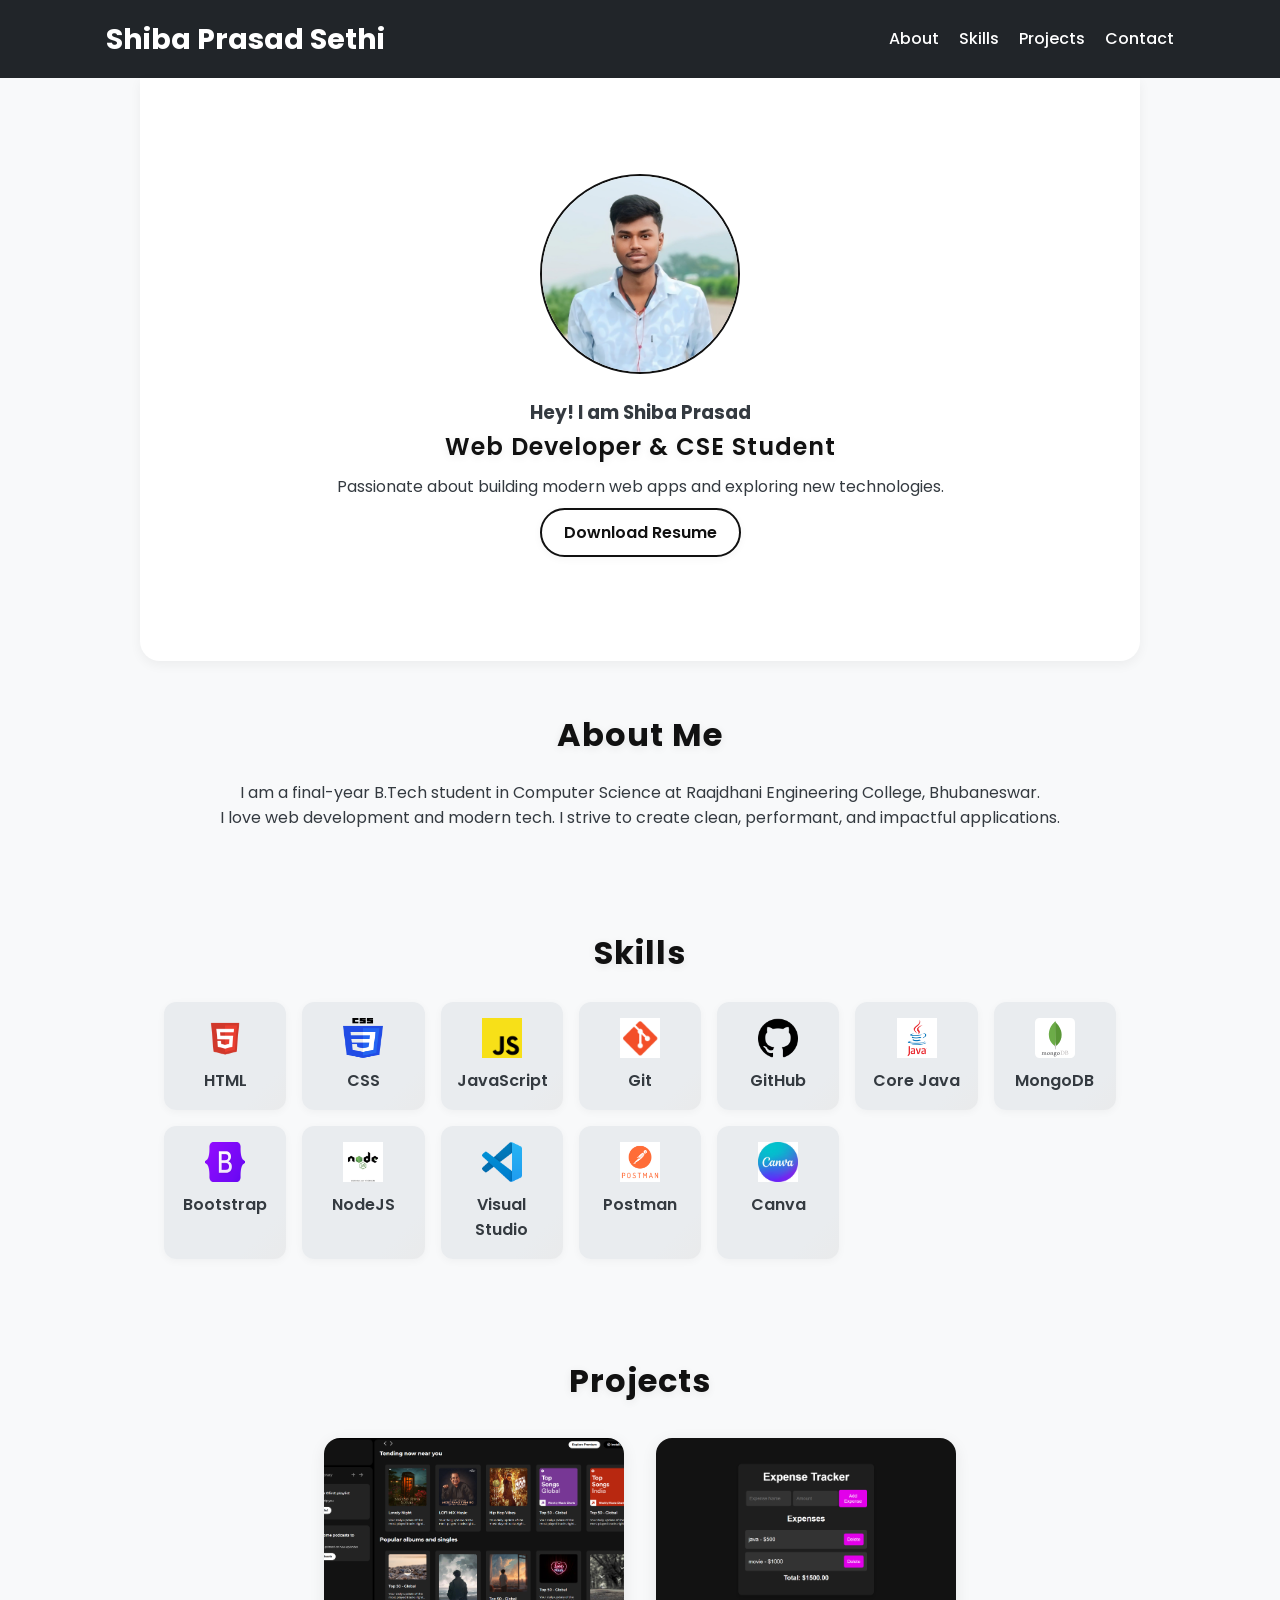
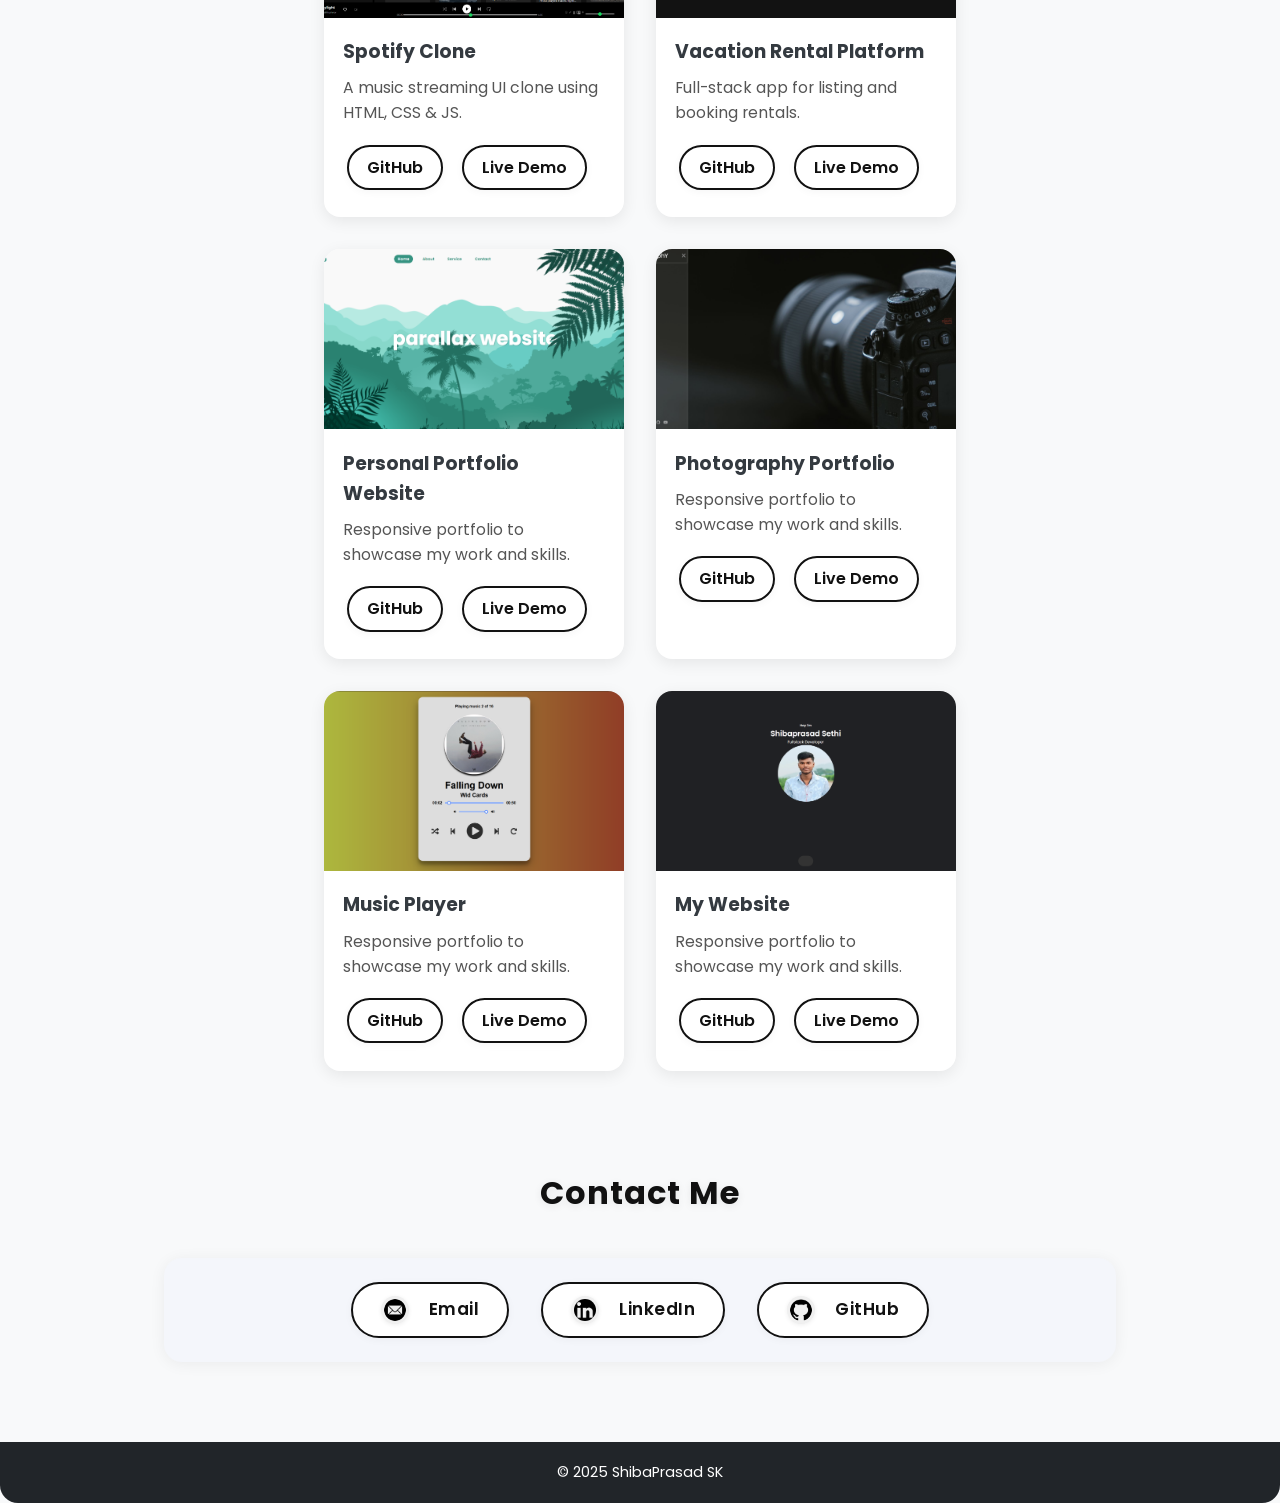
==== index.html @ 769ad51a "push this changes" ====
<!DOCTYPE html>
<html lang="en">
<head>
  <meta charset="UTF-8" />
  <meta name="viewport" content="width=device-width, initial-scale=1.0"/>
  <title>Shibaprasad's Portfolio</title>
  <link rel="stylesheet" href="style.css" />
  <link href="https://fonts.googleapis.com/css2?family=Poppins:wght@300;400;600&display=swap" rel="stylesheet">
</head>
<body>
  <header>
    <nav>
      <h1>Shiba Prasad Sethi</h1>
      <ul>
        <li><a href="#about">About</a></li>
        <li><a href="#skills">Skills</a></li>
        <li><a href="#projects">Projects</a></li>
        <li><a href="#contact">Contact</a></li>
      </ul>
    </nav>
  </header>

  <section id="hero">
    <img src="image 1.jpg" alt="Profile Picture" class="profile-pic" />
    <h3>Hey! I am Shiba Prasad</h3>
    <h2>Web Developer & CSE Student</h2>
    <p>Passionate about building modern web apps and exploring new technologies.</p>
    <a href="Shiba's Resume.pdf" download class="btn btn-resume">Download Resume</a>
  </section>

  <section id="about">
    <h2>About Me</h2>
    <p>
      I am a final-year B.Tech student in Computer Science at Raajdhani Engineering College, Bhubaneswar.<br>
      I love web development and modern tech. I strive to create clean, performant, and impactful applications.
    </p>
  </section>

  <section id="skills">
    <h2>Skills</h2>
    <div class="skill-grid">
      <div><img src="html.webp" alt="HTML"/>HTML</div>
      <div><img src="css.png" alt="CSS"/>CSS</div>
      <div><img src="js.png" alt="JavaScript"/>JavaScript</div>
      <div><img src="git.png" alt="Git"/>Git</div>
      <div><img src="github.png" alt="GitHub"/>GitHub</div>
      <div><img src="java.png" alt="Core Java"/>Core Java</div>
      <div><img src="mongo.svg" alt="MongoDB"/>MongoDB</div>
      <div><img src="boot.png" alt="Bootstrap"/>Bootstrap</div>
      <div><img src="node.webp" alt="NodeJS"/>NodeJS</div>
      <div><img src="vs.webp" alt="Visual Studio"/>Visual Studio</div>
      <div><img src="postman.png" alt="Postman"/>Postman</div>
      <div><img src="canva.jpg" alt="Canva"/>Canva</div>
    </div>
  </section>

  <section id="projects">
    <h2>Projects</h2>
    <div class="projects">
      <div class="project-card">
        <img src="spotify.png" alt="Spotify Clone" />
        <div class="project-info">
          <h3>Spotify Clone</h3>
          <p>A music streaming UI clone using HTML, CSS & JS.</p>
          <div class="links">
            <a href="https://github.com/Shibaprasad-07/Spotify-clone-mini-proj" target="_blank" class="btn">GitHub</a>
            <a href="https://wondrous-douhua-d99edf.netlify.app/" target="_blank" class="btn">Live Demo</a>
          </div>
        </div>
      </div>
      <div class="project-card">
        <img src="expense.png" alt="Vacation Rental" />
        <div class="project-info">
          <h3>Vacation Rental Platform</h3>
          <p>Full-stack app for listing and booking rentals.</p>
          <div class="links">
            <a href="https://github.com/Shibaprasad-07/Expence-Tracker" target="_blank" class="btn">GitHub</a>
            <a href="https://euphonious-tapioca-c71609.netlify.app/" target="_blank" class="btn">Live Demo</a>
          </div>
        </div>
      </div>
      <div class="project-card">
        <img src="parralax.png" alt="Portfolio" />
        <div class="project-info">
          <h3>Personal Portfolio Website</h3>
          <p>Responsive portfolio to showcase my work and skills.</p>
          <div class="links">
            <a href="https://github.com/Shibaprasad-07/Parallax-Scrolling" target="_blank" class="btn">GitHub</a>
            <a href="https://venerable-cendol-bd6062.netlify.app/#" target="_blank" class="btn">Live Demo</a>
          </div>
        </div>
      </div>
      <div class="project-card">
        <img src="photography.png" alt="Photography Portfolio" />
        <div class="project-info">
          <h3>Photography Portfolio</h3>
          <p>Responsive portfolio to showcase my work and skills.</p>
          <div class="links">
            <a href="https://github.com/Shibaprasad-07/Photography-mini-proj" target="_blank" class="btn">GitHub</a>
            <a href="https://silver-kitten-b9e3ad.netlify.app/" target="_blank" class="btn">Live Demo</a>
          </div>
        </div>
      </div>
      <div class="project-card">
        <img src="musicplayer.png" alt="Photography Portfolio" />
        <div class="project-info">
          <h3>Music Player</h3>
          <p>Responsive portfolio to showcase my work and skills.</p>
          <div class="links">
            <a href="https://github.com/Shibaprasad-07/MUSIC-PLAYER" target="_blank" class="btn">GitHub</a>
            <a href="https://benevolent-medovik-2333ea.netlify.app/" target="_blank" class="btn">Live Demo</a>
          </div>
        </div>
      </div>
      <div class="project-card">
        <img src="efolio.png" alt="Demo Website" />
        <div class="project-info">
          <h3>My Website</h3>
          <p>Responsive portfolio to showcase my work and skills.</p>
          <div class="links">
            <a href="https://github.com/Shibaprasad-07/Demo-Portfolio" target="_blank" class="btn">GitHub</a>
            <a href="https://benevolent-medovik-2333ea.netlify.app/" target="_blank" class="btn">Live Demo</a>
          </div>
        </div>
      </div>
    </div>
  </section>

  <section id="contact">
    <h2>Contact Me</h2>
    <div class="contact-icons">
      <a class="contact-btn" href="mailto:your@email.com">
        <img src="email.png" alt="Email" />
        <span>Email</span>
      </a>
      <a class="contact-btn" href="https://www.linkedin.com/in/shibaprasad-sethi-63498b31a/" target="_blank">
        <img src="linkedin.png" alt="LinkedIn" />
        <span>LinkedIn</span>
      </a>
      <a class="contact-btn" href="https://github.com/Shibaprasad-07" target="_blank">
        <img src="github.png" alt="GitHub" />
        <span>GitHub</span>
      </a>
    </div>
  </section>

  <footer>
    <p>© 2025 ShibaPrasad SK</p>
  </footer>

  <script src="script.js"></script>
</body>
</html>
---- style.css ----
/* style.css */
* {
  margin: 0;
  padding: 0;
  box-sizing: border-box;
}

body {
  font-family: 'Poppins', sans-serif;
  line-height: 1.6;
  background-color: #f8f9fa;
  color: #343a40;
  transition: background 0.5s, color 0.5s;
}

header {
  background: #212529;
  color: #fff;
  padding: 1rem 0;
}

nav {
  display: flex;
  justify-content: space-between;
  align-items: center;
  flex-wrap: wrap;
  max-width: 1100px;
  margin: auto;
  padding: 0 1rem;
}

nav h1 {
  font-size: 1.8rem;
}

nav ul {
  list-style: none;
  display: flex;
}

nav ul li {
  margin-left: 20px;
}

nav ul li a {
  color: #fff;
  text-decoration: none;
  font-weight: 500;
  transition: color 0.3s;
}

nav ul li a:hover {
  color: #111;
}

section {
  padding: 3rem 1.5rem;
  max-width: 1000px;
  margin: auto;
  text-align: center;
  opacity: 1;
  transform: translateY(0);
  transition: all 0.6s ease-out;
}

/* Section Headings */
section h2 {
  font-size: 2rem;
  font-weight: 700;
  margin-bottom: 1.2rem;
  color: #111;
  letter-spacing: 1px;
  text-shadow: 0 2px 8px rgba(0,0,0,0.08);
}

#hero {
  background: #ffffff;
  color: #343a40;
  padding: 6rem 1rem;
  text-align: center;
  border-radius: 0 0 20px 20px;
  box-shadow: 0 4px 12px rgba(0, 0, 0, 0.05);
}

#hero img {
  width: 200px;
  height: 200px;
  border-radius: 50%;
  object-fit: cover;
  border: 2px solid #111;
  margin-bottom: 1rem;
}

#hero h2 {
  font-size: 1.5rem;
  font-weight: 600;
  margin-bottom: 0.5rem;
}

/* Buttons */
.btn, .btn-resume {
  display: inline-block;
  background: #fff;
  color: #111;
  border: 2px solid #111;
  padding: 10px 22px;
  margin: 8px 4px;
  border-radius: 30px;
  font-weight: 600;
  text-decoration: none;
  font-size: 1rem;
  transition: background 0.3s, color 0.3s, border-color 0.3s, box-shadow 0.3s;
  box-shadow: 0 2px 8px rgba(0,0,0,0.04);
}
.btn:hover, .btn-resume:hover {
  background: #111;
  color: #fff;
  border-color: #111;
  box-shadow: 0 4px 16px rgba(0,0,0,0.12);
}

/* Skills */
.skill-grid {
  display: grid;
  grid-template-columns: repeat(auto-fit, minmax(120px, 1fr));
  gap: 1rem;
  margin-top: 1.5rem;
  text-align: center;
}
.skill-grid div {
  background: linear-gradient(135deg, #e9ecef 80%, #11111110 100%);
  padding: 1rem;
  border-radius: 12px;
  font-weight: 600;
  transition: transform 0.3s, box-shadow 0.3s;
  box-shadow: 0 2px 8px rgba(0,0,0,0.04);
}
.skill-grid div:hover {
  transform: scale(1.07);
  box-shadow: 0 4px 16px rgba(0,0,0,0.12);
}
.skill-grid img {
  width: 40px;
  height: 40px;
  display: block;
  margin: 0 auto 10px;
}

/* Projects */
.projects {
  display: flex;
  flex-wrap: wrap;
  justify-content: center;
  gap: 2rem;
  margin-top: 2rem;
}
.project-card {
  width: 300px;
  background: #fff;
  border-radius: 16px;
  overflow: hidden;
  box-shadow: 0 4px 16px rgba(0,0,0,0.08);
  transition: transform 0.3s, box-shadow 0.3s;
  display: flex;
  flex-direction: column;
}
.project-card img {
  width: 100%;
  height: 180px;
  object-fit: cover;
}
.project-card .info,
.project-info {
  padding: 1.2rem;
  text-align: left;
  flex: 1;
}
.project-card .info h3,
.project-info h3 {
  font-size: 1.18rem;
  margin-bottom: 0.5rem;
}
.project-card .info p,
.project-info p {
  font-size: 0.98rem;
  margin-bottom: 0.7rem;
  color: #555;
}
.project-card .links,
.links {
  display: flex;
  gap: 0.7rem;
  margin-top: 0.5rem;
  justify-content: flex-start;
}
.project-card .links a,
.links a {
  text-decoration: none;
  background: #fff;
  color: #111;
  border: 2px solid #111;
  padding: 8px 18px;
  border-radius: 30px;
  font-weight: 600;
  transition: background 0.3s, color 0.3s, border-color 0.3s, box-shadow 0.3s;
  box-shadow: 0 2px 8px rgba(0,0,0,0.04);
}
.project-card .links a:hover,
.links a:hover {
  background: #111;
  color: #fff;
  border-color: #111;
  box-shadow: 0 4px 16px rgba(0,0,0,0.12);
}
.project-card:hover {
  transform: translateY(-8px) scale(1.03);
  box-shadow: 0 8px 32px rgba(0,0,0,0.12);
}

/* Contact Section */
.contact-icons {
  display: flex;
  justify-content: center;
  flex-wrap: wrap;
  gap: 2rem;
  margin-top: 2.5rem;
  padding: 1.5rem 0;
  background: #f4f6fb;
  border-radius: 18px;
  box-shadow: 0 2px 16px rgba(0,0,0,0.06);
}
.contact-btn,
.contact-icons a {
  display: flex;
  align-items: center;
  gap: 12px;
  text-decoration: none;
  color: #111;
  background: #fff;
  border: 2px solid #111;
  padding: 12px 28px;
  border-radius: 40px;
  font-weight: 600;
  font-size: 1.08rem;
  box-shadow: 0 2px 8px rgba(0,0,0,0.04);
  transition: background 0.3s, color 0.3s, border-color 0.3s, box-shadow 0.3s, transform 0.2s;
}
.contact-btn img,
.contact-icons a img {
  width: 28px;
  height: 28px;
  border-radius: 50%;
  background: #f0f0f0;
  padding: 3px;
  box-shadow: 0 1px 4px rgba(0,0,0,0.07);
  transition: background 0.3s;
  margin-right: 8px;
  vertical-align: middle;
}
.contact-btn span,
.contact-icons a p {
  font-size: 1.08rem;
  font-weight: 600;
  color: inherit;
  letter-spacing: 0.5px;
  margin: 0;
  vertical-align: middle;
}
.contact-btn:hover,
.contact-btn:focus,
.contact-icons a:hover,
.contact-icons a:focus {
  background: #111;
  color: #fff;
  border-color: #111;
  box-shadow: 0 4px 16px rgba(0,0,0,0.12);
  transform: translateY(-2px) scale(1.04);
}
.contact-btn:hover img,
.contact-btn:focus img,
.contact-icons a:hover img,
.contact-icons a:focus img {
  background: #fff;
}

/* Responsive tweaks */
@media (max-width: 900px) {
  .projects {
    gap: 1.2rem;
  }
  .project-card {
    width: 90vw;
    max-width: 400px;
  }
  section {
    padding: 2rem 0.5rem;
  }
}
@media (max-width: 600px) {
  nav ul {
    flex-direction: column;
    gap: 10px;
  }
  .skill-grid {
    grid-template-columns: repeat(auto-fit, minmax(100px, 1fr));
    gap: 0.7rem;
  }
  .contact-icons {
    gap: 1rem;
    padding: 1rem 0.2rem;
  }
}

/* Footer */
footer {
  background: #212529;
  color: #fff;
  text-align: center;
  padding: 1.2rem 0;
  margin-top: 2rem;
  border-radius: 0 0 18px 18px;
  font-size: 1rem;
}
footer p {
  margin: 0;
  font-size: 0.9rem;
}
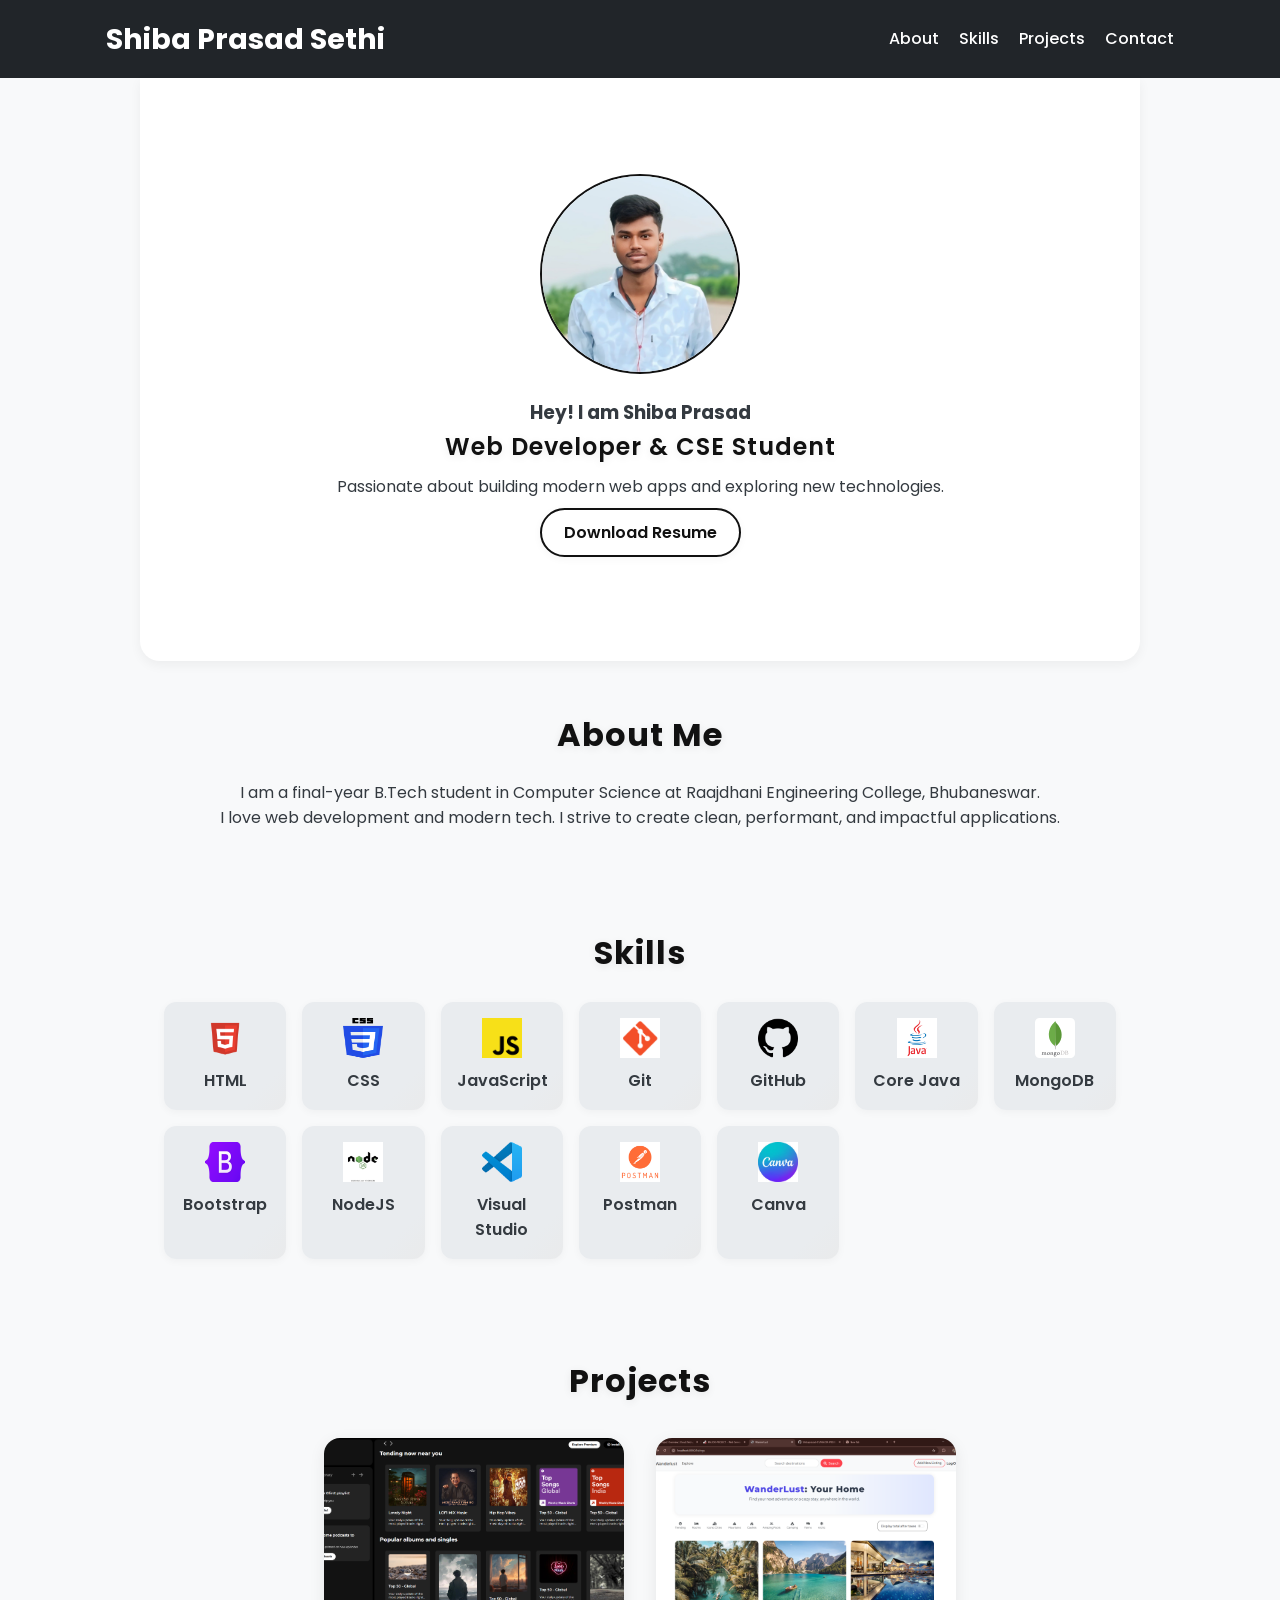
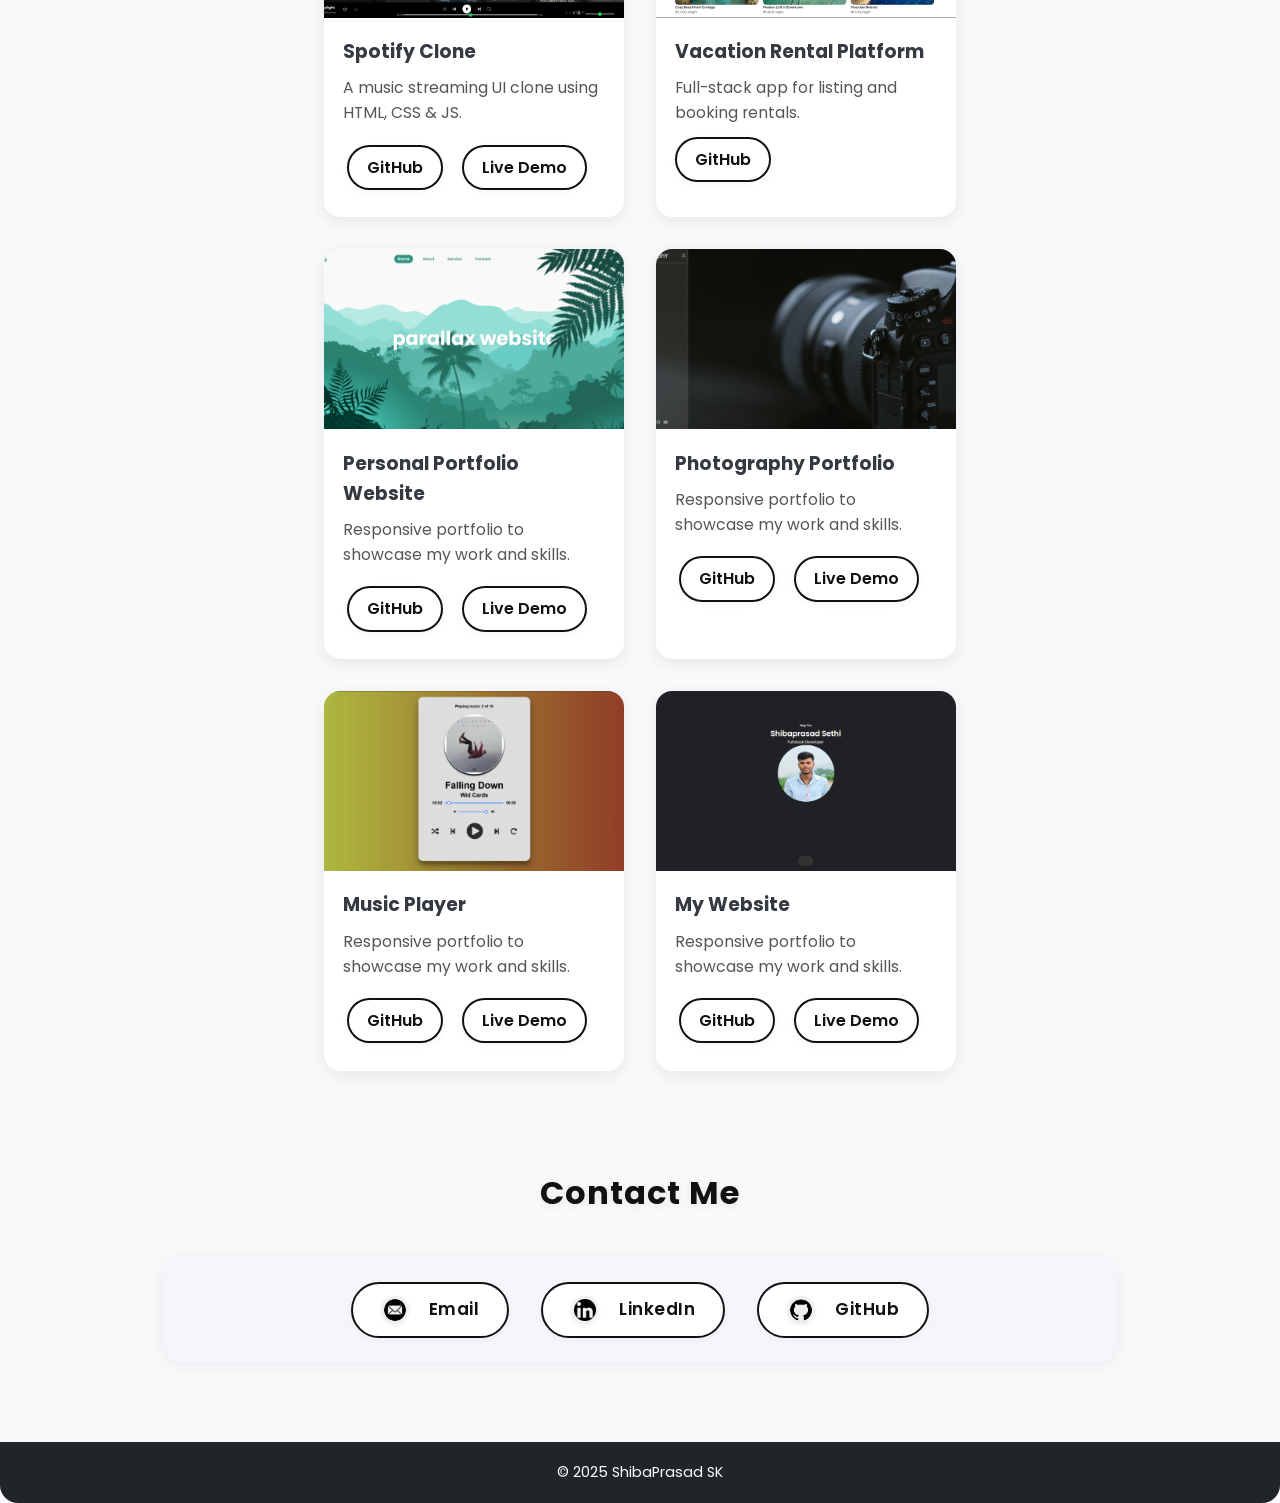
==== commit cde98a3b: "commit" ====
--- a/index.html
+++ b/index.html
@@ -6,6 +6,9 @@
   <title>Shibaprasad's Portfolio</title>
   <link rel="stylesheet" href="style.css" />
   <link href="https://fonts.googleapis.com/css2?family=Poppins:wght@300;400;600&display=swap" rel="stylesheet">
+  <style>
+
+  </style>
 </head>
 <body>
   <header>
@@ -69,13 +72,13 @@
         </div>
       </div>
       <div class="project-card">
-        <img src="expense.png" alt="Vacation Rental" />
+        <img src="wanderlust.png" alt="Vacation Rental" />
         <div class="project-info">
           <h3>Vacation Rental Platform</h3>
           <p>Full-stack app for listing and booking rentals.</p>
           <div class="links">
-            <a href="https://github.com/Shibaprasad-07/Expence-Tracker" target="_blank" class="btn">GitHub</a>
-            <a href="https://euphonious-tapioca-c71609.netlify.app/" target="_blank" class="btn">Live Demo</a>
+            <a href="https://github.com/Shibaprasad-07/MAJOR-PROJECT" target="_blank" class="github">GitHub</a>
+          
           </div>
         </div>
       </div>
--- a/style.css
+++ b/style.css
@@ -12,7 +12,6 @@
   color: #343a40;
   transition: background 0.5s, color 0.5s;
 }
-
 header {
   background: #212529;
   color: #fff;
@@ -324,4 +323,15 @@
 footer p {
   margin: 0;
   font-size: 0.9rem;
+}
+.section-content {
+    transition: max-height 0.4s ease, opacity 0.4s ease;
+    overflow: hidden;
+}
+
+.section-content.hidden {
+    max-height: 0;
+    opacity: 0;
+    padding-top: 0;
+    padding-bottom: 0;
 }
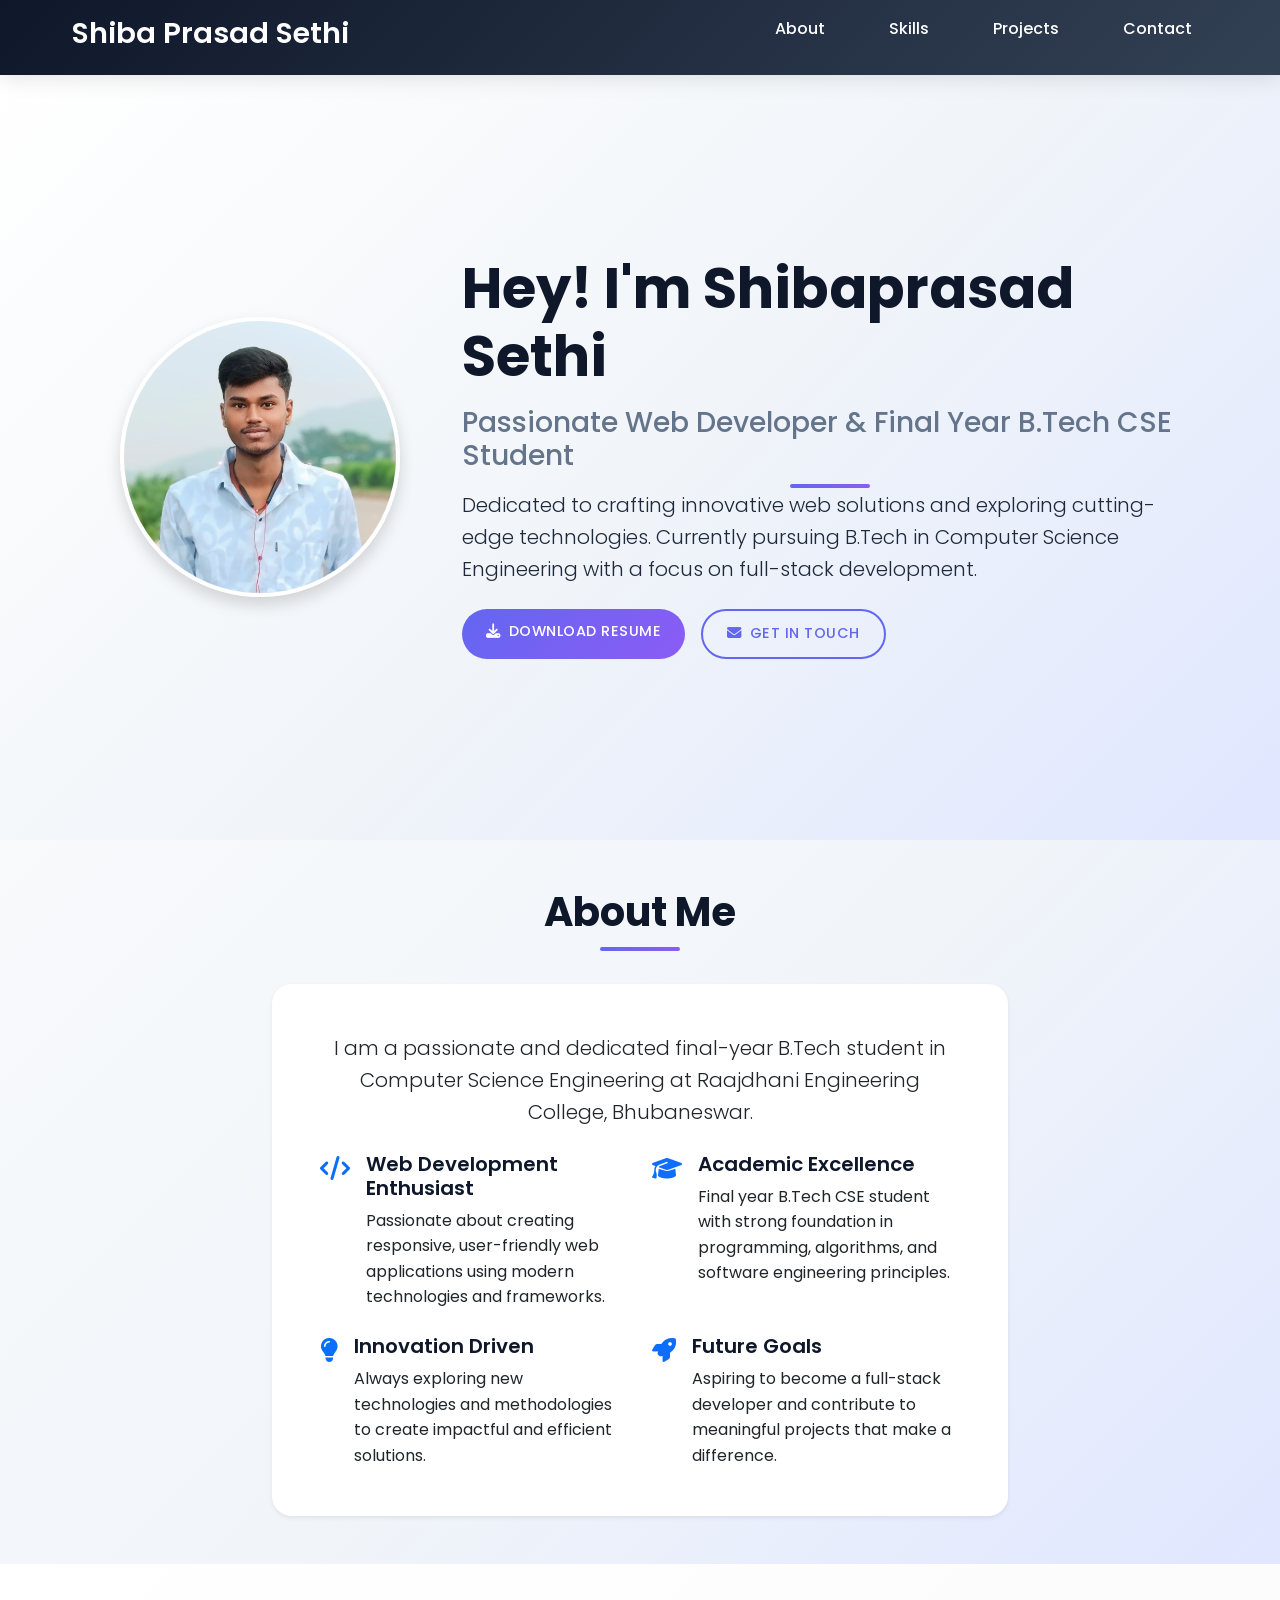
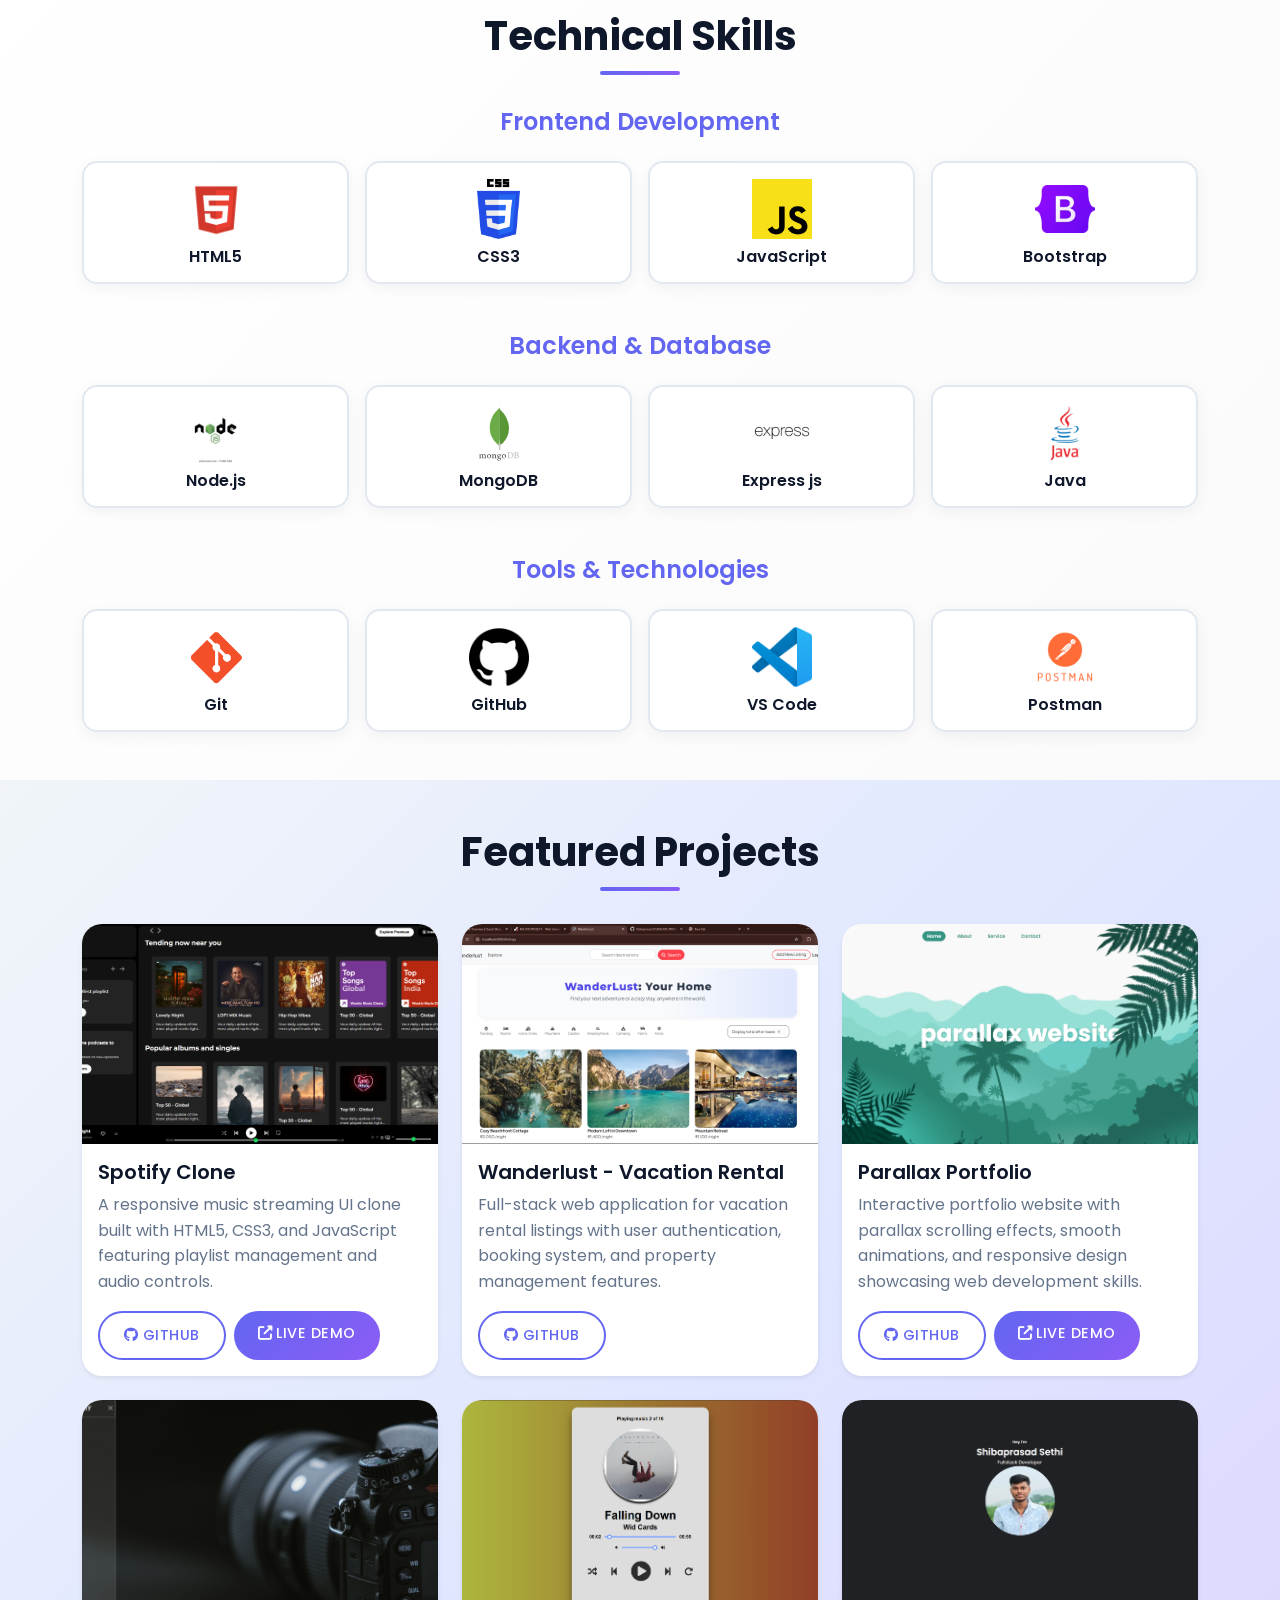
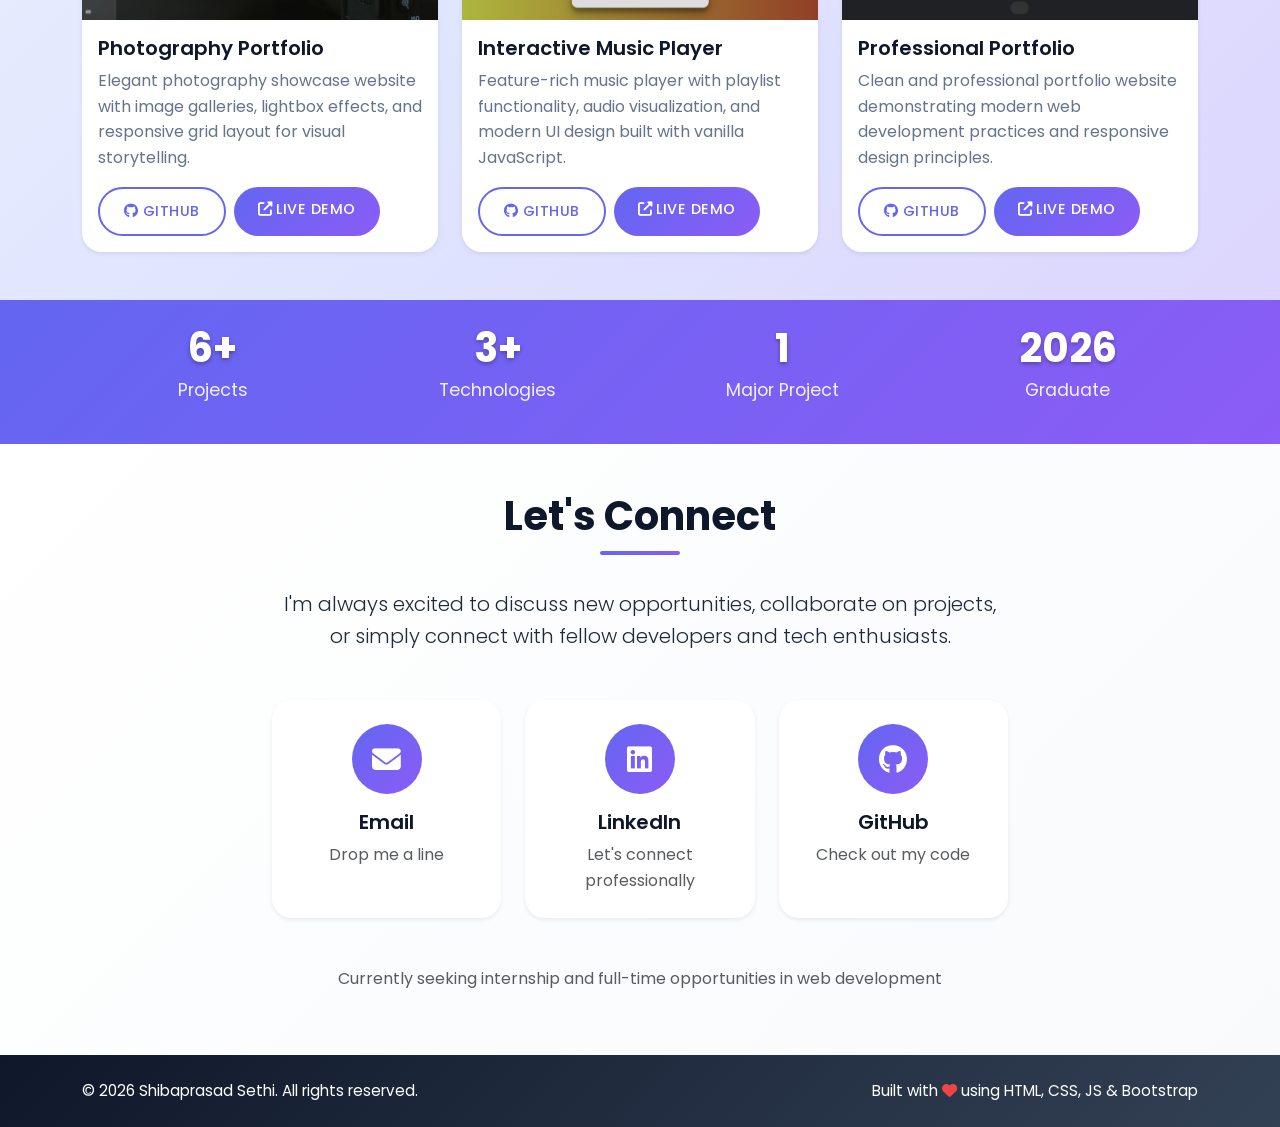
==== commit 37c98f9c: "Refactor portfolio styles and scripts for improved performance and aesthetics - Enhanced JavaScript " ====
--- a/index.html
+++ b/index.html
@@ -3,154 +3,424 @@
 <head>
   <meta charset="UTF-8" />
   <meta name="viewport" content="width=device-width, initial-scale=1.0"/>
-  <title>Shibaprasad's Portfolio</title>
+  <title>Shibaprasad Sethi - Web Developer Portfolio</title>
+  <link href="https://cdn.jsdelivr.net/npm/bootstrap@5.3.0/dist/css/bootstrap.min.css" rel="stylesheet">
+  <link rel="stylesheet" href="https://cdnjs.cloudflare.com/ajax/libs/font-awesome/6.4.0/css/all.min.css">
+  <link href="https://fonts.googleapis.com/css2?family=Poppins:wght@300;400;500;600;700&display=swap" rel="stylesheet">
   <link rel="stylesheet" href="style.css" />
-  <link href="https://fonts.googleapis.com/css2?family=Poppins:wght@300;400;600&display=swap" rel="stylesheet">
-  <style>
-
-  </style>
 </head>
 <body>
   <header>
     <nav>
       <h1>Shiba Prasad Sethi</h1>
-      <ul>
-        <li><a href="#about">About</a></li>
-        <li><a href="#skills">Skills</a></li>
-        <li><a href="#projects">Projects</a></li>
-        <li><a href="#contact">Contact</a></li>
+      <button class="mobile-toggle d-md-none" onclick="toggleMobileMenu()">
+        <i class="fas fa-bars"></i>
+      </button>
+      <ul id="nav-menu" class="nav-menu">
+        <li><a href="#about" onclick="closeMobileMenu()">About</a></li>
+        <li><a href="#skills" onclick="closeMobileMenu()">Skills</a></li>
+        <li><a href="#projects" onclick="closeMobileMenu()">Projects</a></li>
+        <li><a href="#contact" onclick="closeMobileMenu()">Contact</a></li>
       </ul>
     </nav>
   </header>
 
-  <section id="hero">
-    <img src="image 1.jpg" alt="Profile Picture" class="profile-pic" />
-    <h3>Hey! I am Shiba Prasad</h3>
-    <h2>Web Developer & CSE Student</h2>
-    <p>Passionate about building modern web apps and exploring new technologies.</p>
-    <a href="Shiba's Resume.pdf" download class="btn btn-resume">Download Resume</a>
-  </section>
-
-  <section id="about">
-    <h2>About Me</h2>
-    <p>
-      I am a final-year B.Tech student in Computer Science at Raajdhani Engineering College, Bhubaneswar.<br>
-      I love web development and modern tech. I strive to create clean, performant, and impactful applications.
-    </p>
-  </section>
-
-  <section id="skills">
-    <h2>Skills</h2>
-    <div class="skill-grid">
-      <div><img src="html.webp" alt="HTML"/>HTML</div>
-      <div><img src="css.png" alt="CSS"/>CSS</div>
-      <div><img src="js.png" alt="JavaScript"/>JavaScript</div>
-      <div><img src="git.png" alt="Git"/>Git</div>
-      <div><img src="github.png" alt="GitHub"/>GitHub</div>
-      <div><img src="java.png" alt="Core Java"/>Core Java</div>
-      <div><img src="mongo.svg" alt="MongoDB"/>MongoDB</div>
-      <div><img src="boot.png" alt="Bootstrap"/>Bootstrap</div>
-      <div><img src="node.webp" alt="NodeJS"/>NodeJS</div>
-      <div><img src="vs.webp" alt="Visual Studio"/>Visual Studio</div>
-      <div><img src="postman.png" alt="Postman"/>Postman</div>
-      <div><img src="canva.jpg" alt="Canva"/>Canva</div>
-    </div>
-  </section>
-
-  <section id="projects">
-    <h2>Projects</h2>
-    <div class="projects">
-      <div class="project-card">
-        <img src="spotify.png" alt="Spotify Clone" />
-        <div class="project-info">
-          <h3>Spotify Clone</h3>
-          <p>A music streaming UI clone using HTML, CSS & JS.</p>
-          <div class="links">
-            <a href="https://github.com/Shibaprasad-07/Spotify-clone-mini-proj" target="_blank" class="btn">GitHub</a>
-            <a href="https://wondrous-douhua-d99edf.netlify.app/" target="_blank" class="btn">Live Demo</a>
-          </div>
-        </div>
-      </div>
-      <div class="project-card">
-        <img src="wanderlust.png" alt="Vacation Rental" />
-        <div class="project-info">
-          <h3>Vacation Rental Platform</h3>
-          <p>Full-stack app for listing and booking rentals.</p>
-          <div class="links">
-            <a href="https://github.com/Shibaprasad-07/MAJOR-PROJECT" target="_blank" class="github">GitHub</a>
+  <section id="hero" class="py-5">
+    <div class="container">
+      <div class="row align-items-center">
+        <div class="col-lg-4 text-center mb-4 mb-lg-0">
+          <img src="image 1.jpg" alt="Shibaprasad Sethi" class="profile-pic img-fluid rounded-circle shadow" />
+        </div>
+        <div class="col-lg-8">
+          <h1 class="display-4 fw-bold mb-3">Hey! I'm Shibaprasad Sethi</span></h1>
+          <h2 class="h3 text-muted mb-3">Passionate Web Developer & Final Year B.Tech CSE Student</h2>
+          <p class="lead mb-4">Dedicated to crafting innovative web solutions and exploring cutting-edge technologies. Currently pursuing B.Tech in Computer Science Engineering with a focus on full-stack development.</p>
+          <div class="d-flex flex-wrap gap-3">
+            <a href="Shiba's Resume.pdf" download class="btn btn-primary btn-lg">
+              <i class="fas fa-download me-2"></i>Download Resume
+            </a>
+            <a href="#contact" class="btn btn-outline-primary btn-lg">
+              <i class="fas fa-envelope me-2"></i>Get In Touch
+            </a>
+          </div>
+        </div>
+      </div>
+    </div>
+  </section>
+
+  <section id="about" class="py-5 bg-light">
+    <div class="container">
+      <h2 class="text-center mb-5">About Me</h2>
+      <div class="row">
+        <div class="col-lg-8 mx-auto">
+          <div class="card border-0 shadow-sm">
+            <div class="card-body p-5">
+              <p class="lead text-center mb-4">
+                I am a passionate and dedicated final-year B.Tech student in Computer Science Engineering at Raajdhani Engineering College, Bhubaneswar.
+              </p>
+              <div class="row g-4">
+                <div class="col-md-6">
+                  <div class="d-flex align-items-start">
+                    <i class="fas fa-code text-primary me-3 mt-1"></i>
+                    <div>
+                      <h5>Web Development Enthusiast</h5>
+                      <p class="mb-0">Passionate about creating responsive, user-friendly web applications using modern technologies and frameworks.</p>
+                    </div>
+                  </div>
+                </div>
+                <div class="col-md-6">
+                  <div class="d-flex align-items-start">
+                    <i class="fas fa-graduation-cap text-primary me-3 mt-1"></i>
+                    <div>
+                      <h5>Academic Excellence</h5>
+                      <p class="mb-0">Final year B.Tech CSE student with strong foundation in programming, algorithms, and software engineering principles.</p>
+                    </div>
+                  </div>
+                </div>
+                <div class="col-md-6">
+                  <div class="d-flex align-items-start">
+                    <i class="fas fa-lightbulb text-primary me-3 mt-1"></i>
+                    <div>
+                      <h5>Innovation Driven</h5>
+                      <p class="mb-0">Always exploring new technologies and methodologies to create impactful and efficient solutions.</p>
+                    </div>
+                  </div>
+                </div>
+                <div class="col-md-6">
+                  <div class="d-flex align-items-start">
+                    <i class="fas fa-rocket text-primary me-3 mt-1"></i>
+                    <div>
+                      <h5>Future Goals</h5>
+                      <p class="mb-0">Aspiring to become a full-stack developer and contribute to meaningful projects that make a difference.</p>
+                    </div>
+                  </div>
+                </div>
+              </div>
+            </div>
+          </div>
+        </div>
+      </div>
+    </div>
+  </section>
+
+  <section id="skills" class="py-5">
+    <div class="container">
+      <h2 class="text-center mb-5">Technical Skills</h2>
+      
+      <!-- Frontend Technologies -->
+      <div class="mb-5">
+        <h4 class="text-center mb-4 text-primary">Frontend Development</h4>
+        <div class="row g-3">
+          <div class="col-6 col-md-3">
+            <div class="skill-card text-center p-3 h-100">
+              <img src="html.webp" alt="HTML" class="skill-icon mb-2"/>
+              <h6>HTML5</h6>
+            </div>
+          </div>
+          <div class="col-6 col-md-3">
+            <div class="skill-card text-center p-3 h-100">
+              <img src="css.png" alt="CSS" class="skill-icon mb-2"/>
+              <h6>CSS3</h6>
+            </div>
+          </div>
+          <div class="col-6 col-md-3">
+            <div class="skill-card text-center p-3 h-100">
+              <img src="js.png" alt="JavaScript" class="skill-icon mb-2"/>
+              <h6>JavaScript</h6>
+            </div>
+          </div>
+          <div class="col-6 col-md-3">
+            <div class="skill-card text-center p-3 h-100">
+              <img src="boot.png" alt="Bootstrap" class="skill-icon mb-2"/>
+              <h6>Bootstrap</h6>
+            </div>
+          </div>
+        </div>
+      </div>
+
+      <!-- Backend & Database -->
+      <div class="mb-5">
+        <h4 class="text-center mb-4 text-primary">Backend & Database</h4>
+        <div class="row g-3 justify-content-center">
+          <div class="col-6 col-md-3">
+            <div class="skill-card text-center p-3 h-100">
+              <img src="node.webp" alt="NodeJS" class="skill-icon mb-2"/>
+              <h6>Node.js</h6>
+            </div>
+          </div>
+          <div class="col-6 col-md-3">
+            <div class="skill-card text-center p-3 h-100">
+              <img src="mongo.svg" alt="MongoDB" class="skill-icon mb-2"/>
+              <h6>MongoDB</h6>
+            </div>
+          </div>
+          <div class="col-6 col-md-3">
+            <div class="skill-card text-center p-3 h-100">
+              <img src="express.png" alt="MongoDB" class="skill-icon mb-2"/>
+              <h6>Express js</h6>
+            </div>
+          </div>
+          <div class="col-6 col-md-3">
+            <div class="skill-card text-center p-3 h-100">
+              <img src="java.png" alt="Core Java" class="skill-icon mb-2"/>
+              <h6>Java</h6>
+            </div>
+          </div>
+        </div>
+      </div>
+
+      <!-- Tools & Others -->
+      <div>
+        <h4 class="text-center mb-4 text-primary">Tools & Technologies</h4>
+        <div class="row g-3">
+          <div class="col-6 col-md-3">
+            <div class="skill-card text-center p-3 h-100">
+              <img src="git.png" alt="Git" class="skill-icon mb-2"/>
+              <h6>Git</h6>
+            </div>
+          </div>
+          <div class="col-6 col-md-3">
+            <div class="skill-card text-center p-3 h-100">
+              <img src="github.png" alt="GitHub" class="skill-icon mb-2"/>
+              <h6>GitHub</h6>
+            </div>
+          </div>
+          <div class="col-6 col-md-3">
+            <div class="skill-card text-center p-3 h-100">
+              <img src="vs.webp" alt="VS Code" class="skill-icon mb-2"/>
+              <h6>VS Code</h6>
+            </div>
+          </div>
+          <div class="col-6 col-md-3">
+            <div class="skill-card text-center p-3 h-100">
+              <img src="postman.png" alt="Postman" class="skill-icon mb-2"/>
+              <h6>Postman</h6>
+            </div>
+          </div>
+        </div>
+      </div>
+    </div>
+  </section>
+
+  <section id="projects" class="py-5 bg-light">
+    <div class="container">
+      <h2 class="text-center mb-5">Featured Projects</h2>
+      <div class="row g-4">
+        <!-- Spotify Clone -->
+        <div class="col-lg-4 col-md-6">
+          <div class="card project-card h-100 shadow-sm border-0">
+            <img src="spotify.png" alt="Spotify Clone" class="card-img-top" />
+            <div class="card-body d-flex flex-column">
+              <h5 class="card-title">Spotify Clone</h5>
+              <p class="card-text flex-grow-1">A responsive music streaming UI clone built with HTML5, CSS3, and JavaScript featuring playlist management and audio controls.</p>
+              <div class="d-flex gap-2 mt-auto">
+                <a href="https://github.com/Shibaprasad-07/Spotify-clone-mini-proj" target="_blank" class="btn btn-outline-primary btn-sm">
+                  <i class="fab fa-github me-1"></i>GitHub
+                </a>
+                <a href="https://wondrous-douhua-d99edf.netlify.app/" target="_blank" class="btn btn-primary btn-sm">
+                  <i class="fas fa-external-link-alt me-1"></i>Live Demo
+                </a>
+              </div>
+            </div>
+          </div>
+        </div>
+
+        <!-- Vacation Rental Platform -->
+        <div class="col-lg-4 col-md-6">
+          <div class="card project-card h-100 shadow-sm border-0">
+            <img src="wanderlust.png" alt="Vacation Rental Platform" class="card-img-top" />
+            <div class="card-body d-flex flex-column">
+              <h5 class="card-title">Wanderlust - Vacation Rental</h5>
+              <p class="card-text flex-grow-1">Full-stack web application for vacation rental listings with user authentication, booking system, and property management features.</p>
+              <div class="d-flex gap-2 mt-auto">
+                <a href="https://github.com/Shibaprasad-07/MAJOR-PROJECT" target="_blank" class="btn btn-outline-primary btn-sm">
+                  <i class="fab fa-github me-1"></i>GitHub
+                </a>
+              </div>
+            </div>
+          </div>
+        </div>
+
+        <!-- Portfolio Website -->
+        <div class="col-lg-4 col-md-6">
+          <div class="card project-card h-100 shadow-sm border-0">
+            <img src="parralax.png" alt="Portfolio Website" class="card-img-top" />
+            <div class="card-body d-flex flex-column">
+              <h5 class="card-title">Parallax Portfolio</h5>
+              <p class="card-text flex-grow-1">Interactive portfolio website with parallax scrolling effects, smooth animations, and responsive design showcasing web development skills.</p>
+              <div class="d-flex gap-2 mt-auto">
+                <a href="https://github.com/Shibaprasad-07/Parallax-Scrolling" target="_blank" class="btn btn-outline-primary btn-sm">
+                  <i class="fab fa-github me-1"></i>GitHub
+                </a>
+                <a href="https://venerable-cendol-bd6062.netlify.app/#" target="_blank" class="btn btn-primary btn-sm">
+                  <i class="fas fa-external-link-alt me-1"></i>Live Demo
+                </a>
+              </div>
+            </div>
+          </div>
+        </div>
+
+        <!-- Photography Portfolio -->
+        <div class="col-lg-4 col-md-6">
+          <div class="card project-card h-100 shadow-sm border-0">
+            <img src="photography.png" alt="Photography Portfolio" class="card-img-top" />
+            <div class="card-body d-flex flex-column">
+              <h5 class="card-title">Photography Portfolio</h5>
+              <p class="card-text flex-grow-1">Elegant photography showcase website with image galleries, lightbox effects, and responsive grid layout for visual storytelling.</p>
+              <div class="d-flex gap-2 mt-auto">
+                <a href="https://github.com/Shibaprasad-07/Photography-mini-proj" target="_blank" class="btn btn-outline-primary btn-sm">
+                  <i class="fab fa-github me-1"></i>GitHub
+                </a>
+                <a href="https://silver-kitten-b9e3ad.netlify.app/" target="_blank" class="btn btn-primary btn-sm">
+                  <i class="fas fa-external-link-alt me-1"></i>Live Demo
+                </a>
+              </div>
+            </div>
+          </div>
+        </div>
+
+        <!-- Music Player -->
+        <div class="col-lg-4 col-md-6">
+          <div class="card project-card h-100 shadow-sm border-0">
+            <img src="musicplayer.png" alt="Music Player" class="card-img-top" />
+            <div class="card-body d-flex flex-column">
+              <h5 class="card-title">Interactive Music Player</h5>
+              <p class="card-text flex-grow-1">Feature-rich music player with playlist functionality, audio visualization, and modern UI design built with vanilla JavaScript.</p>
+              <div class="d-flex gap-2 mt-auto">
+                <a href="https://github.com/Shibaprasad-07/MUSIC-PLAYER" target="_blank" class="btn btn-outline-primary btn-sm">
+                  <i class="fab fa-github me-1"></i>GitHub
+                </a>
+                <a href="https://benevolent-medovik-2333ea.netlify.app/" target="_blank" class="btn btn-primary btn-sm">
+                  <i class="fas fa-external-link-alt me-1"></i>Live Demo
+                </a>
+              </div>
+            </div>
+          </div>
+        </div>
+
+        <!-- Demo Portfolio -->
+        <div class="col-lg-4 col-md-6">
+          <div class="card project-card h-100 shadow-sm border-0">
+            <img src="efolio.png" alt="Demo Portfolio" class="card-img-top" />
+            <div class="card-body d-flex flex-column">
+              <h5 class="card-title">Professional Portfolio</h5>
+              <p class="card-text flex-grow-1">Clean and professional portfolio website demonstrating modern web development practices and responsive design principles.</p>
+              <div class="d-flex gap-2 mt-auto">
+                <a href="https://github.com/Shibaprasad-07/Demo-Portfolio" target="_blank" class="btn btn-outline-primary btn-sm">
+                  <i class="fab fa-github me-1"></i>GitHub
+                </a>
+                <a href="https://benevolent-medovik-2333ea.netlify.app/" target="_blank" class="btn btn-primary btn-sm">
+                  <i class="fas fa-external-link-alt me-1"></i>Live Demo
+                </a>
+              </div>
+            </div>
+          </div>
+        </div>
+      </div>
+    </div>
+  </section>
+
+  <!-- Stats Section -->
+  <section id="stats" class="py-4" style="background: linear-gradient(135deg, #6366f1, #8b5cf6);">
+    <div class="container">
+      <div class="row text-center text-white">
+        <div class="col-md-3 col-6 mb-3">
+          <h3 class="fw-bold mb-1">6+</h3>
+          <p class="mb-0">Projects</p>
+        </div>
+        <div class="col-md-3 col-6 mb-3">
+          <h3 class="fw-bold mb-1">3+</h3>
+          <p class="mb-0">Technologies</p>
+        </div>
+        <div class="col-md-3 col-6 mb-3">
+          <h3 class="fw-bold mb-1">1</h3>
+          <p class="mb-0">Major Project</p>
+        </div>
+        <div class="col-md-3 col-6 mb-3">
+          <h3 class="fw-bold mb-1">2026</h3>
+          <p class="mb-0">Graduate</p>
+        </div>
+      </div>
+    </div>
+  </section>
+
+  <section id="contact" class="py-5">
+    <div class="container">
+      <h2 class="text-center mb-5">Let's Connect</h2>
+      <div class="row">
+        <div class="col-lg-8 mx-auto">
+          <div class="text-center mb-5">
+            <p class="lead">I'm always excited to discuss new opportunities, collaborate on projects, or simply connect with fellow developers and tech enthusiasts.</p>
+          </div>
           
-          </div>
-        </div>
-      </div>
-      <div class="project-card">
-        <img src="parralax.png" alt="Portfolio" />
-        <div class="project-info">
-          <h3>Personal Portfolio Website</h3>
-          <p>Responsive portfolio to showcase my work and skills.</p>
-          <div class="links">
-            <a href="https://github.com/Shibaprasad-07/Parallax-Scrolling" target="_blank" class="btn">GitHub</a>
-            <a href="https://venerable-cendol-bd6062.netlify.app/#" target="_blank" class="btn">Live Demo</a>
-          </div>
-        </div>
-      </div>
-      <div class="project-card">
-        <img src="photography.png" alt="Photography Portfolio" />
-        <div class="project-info">
-          <h3>Photography Portfolio</h3>
-          <p>Responsive portfolio to showcase my work and skills.</p>
-          <div class="links">
-            <a href="https://github.com/Shibaprasad-07/Photography-mini-proj" target="_blank" class="btn">GitHub</a>
-            <a href="https://silver-kitten-b9e3ad.netlify.app/" target="_blank" class="btn">Live Demo</a>
-          </div>
-        </div>
-      </div>
-      <div class="project-card">
-        <img src="musicplayer.png" alt="Photography Portfolio" />
-        <div class="project-info">
-          <h3>Music Player</h3>
-          <p>Responsive portfolio to showcase my work and skills.</p>
-          <div class="links">
-            <a href="https://github.com/Shibaprasad-07/MUSIC-PLAYER" target="_blank" class="btn">GitHub</a>
-            <a href="https://benevolent-medovik-2333ea.netlify.app/" target="_blank" class="btn">Live Demo</a>
-          </div>
-        </div>
-      </div>
-      <div class="project-card">
-        <img src="efolio.png" alt="Demo Website" />
-        <div class="project-info">
-          <h3>My Website</h3>
-          <p>Responsive portfolio to showcase my work and skills.</p>
-          <div class="links">
-            <a href="https://github.com/Shibaprasad-07/Demo-Portfolio" target="_blank" class="btn">GitHub</a>
-            <a href="https://benevolent-medovik-2333ea.netlify.app/" target="_blank" class="btn">Live Demo</a>
-          </div>
-        </div>
-      </div>
-    </div>
-  </section>
-
-  <section id="contact">
-    <h2>Contact Me</h2>
-    <div class="contact-icons">
-      <a class="contact-btn" href="mailto:your@email.com">
-        <img src="email.png" alt="Email" />
-        <span>Email</span>
-      </a>
-      <a class="contact-btn" href="https://www.linkedin.com/in/shibaprasad-sethi-63498b31a/" target="_blank">
-        <img src="linkedin.png" alt="LinkedIn" />
-        <span>LinkedIn</span>
-      </a>
-      <a class="contact-btn" href="https://github.com/Shibaprasad-07" target="_blank">
-        <img src="github.png" alt="GitHub" />
-        <span>GitHub</span>
-      </a>
-    </div>
-  </section>
-
-  <footer>
-    <p>© 2025 ShibaPrasad SK</p>
+          <div class="row g-4 justify-content-center">
+            <div class="col-md-4">
+              <a href="mailto:shibaprasadsethi07@gmail.com" class="contact-card text-decoration-none">
+                <div class="card h-100 text-center border-0 shadow-sm">
+                  <div class="card-body p-4">
+                    <div class="contact-icon mb-3">
+                      <i class="fas fa-envelope fa-2x text-primary"></i>
+                    </div>
+                    <h5 class="card-title">Email</h5>
+                    <p class="card-text text-muted">Drop me a line</p>
+                  </div>
+                </div>
+              </a>
+            </div>
+            
+            <div class="col-md-4">
+              <a href="https://www.linkedin.com/in/shibaprasad-sethi-63498b31a/" target="_blank" class="contact-card text-decoration-none">
+                <div class="card h-100 text-center border-0 shadow-sm">
+                  <div class="card-body p-4">
+                    <div class="contact-icon mb-3">
+                      <i class="fab fa-linkedin fa-2x text-primary"></i>
+                    </div>
+                    <h5 class="card-title">LinkedIn</h5>
+                    <p class="card-text text-muted">Let's connect professionally</p>
+                  </div>
+                </div>
+              </a>
+            </div>
+            
+            <div class="col-md-4">
+              <a href="https://github.com/Shibaprasad-07" target="_blank" class="contact-card text-decoration-none">
+                <div class="card h-100 text-center border-0 shadow-sm">
+                  <div class="card-body p-4">
+                    <div class="contact-icon mb-3">
+                      <i class="fab fa-github fa-2x text-primary"></i>
+                    </div>
+                    <h5 class="card-title">GitHub</h5>
+                    <p class="card-text text-muted">Check out my code</p>
+                  </div>
+                </div>
+              </a>
+            </div>
+          </div>
+          
+          <div class="text-center mt-5">
+            <p class="text-muted">Currently seeking internship and full-time opportunities in web development</p>
+          </div>
+        </div>
+      </div>
+    </div>
+  </section>
+
+  <footer class="bg-dark text-white py-4">
+    <div class="container">
+      <div class="row">
+        <div class="col-md-6">
+          <p class="mb-0">© 2025 Shibaprasad Sethi. All rights reserved.</p>
+        </div>
+        <div class="col-md-6 text-md-end">
+          <p class="mb-0">Built with <i class="fas fa-heart text-danger"></i> using HTML, CSS, JS & Bootstrap</p>
+        </div>
+      </div>
+    </div>
   </footer>
 
+  <!-- Bootstrap JS -->
+  <script src="https://cdn.jsdelivr.net/npm/bootstrap@5.3.0/dist/js/bootstrap.bundle.min.js"></script>
+  <!-- Custom JS -->
   <script src="script.js"></script>
 </body>
 </html>
--- a/style.css
+++ b/style.css
@@ -1,4 +1,15 @@
-/* style.css */
+/* Portfolio CSS - Clean & Professional */
+:root {
+  --primary-color: #6366f1;
+  --secondary-color: #64748b;
+  --accent-color: #8b5cf6;
+  --dark-color: #0f172a;
+  --light-color: #fafafa;
+  --white: #ffffff;
+  --text-dark: #1e293b;
+  --text-light: #64748b;
+}
+
 * {
   margin: 0;
   padding: 0;
@@ -8,330 +19,498 @@
 body {
   font-family: 'Poppins', sans-serif;
   line-height: 1.6;
-  background-color: #f8f9fa;
-  color: #343a40;
-  transition: background 0.5s, color 0.5s;
-}
+  color: var(--text-dark);
+  scroll-behavior: smooth;
+  background: linear-gradient(135deg, #f8fafc 0%, #e2e8f0 100%);
+}
+
+/* Header */
 header {
-  background: #212529;
-  color: #fff;
+  background: linear-gradient(135deg, var(--dark-color) 0%, #334155 100%);
   padding: 1rem 0;
+  box-shadow: 0 4px 20px rgba(0,0,0,0.1);
+  position: sticky;
+  top: 0;
+  z-index: 1000;
 }
 
 nav {
   display: flex;
   justify-content: space-between;
   align-items: center;
-  flex-wrap: wrap;
-  max-width: 1100px;
-  margin: auto;
-  padding: 0 1rem;
+  max-width: 1200px;
+  margin: 0 auto;
+  padding: 0 2rem;
 }
 
 nav h1 {
+  color: var(--white);
   font-size: 1.8rem;
+  font-weight: 600;
 }
 
 nav ul {
+  display: flex;
   list-style: none;
-  display: flex;
-}
-
-nav ul li {
-  margin-left: 20px;
+  gap: 2rem;
 }
 
 nav ul li a {
-  color: #fff;
+  color: var(--white);
   text-decoration: none;
   font-weight: 500;
-  transition: color 0.3s;
+  padding: 0.5rem 1rem;
+  border-radius: 25px;
+  transition: all 0.3s ease;
 }
 
 nav ul li a:hover {
-  color: #111;
-}
-
-section {
-  padding: 3rem 1.5rem;
-  max-width: 1000px;
-  margin: auto;
-  text-align: center;
-  opacity: 1;
-  transform: translateY(0);
-  transition: all 0.6s ease-out;
+  background: rgba(37, 99, 235, 0.2);
+  color: var(--accent-color);
+}
+
+/* Mobile Toggle Button */
+.mobile-toggle {
+  background: none;
+  border: none;
+  color: var(--white);
+  font-size: 1.5rem;
+  cursor: pointer;
+  padding: 0.5rem;
+  border-radius: 5px;
+  transition: all 0.3s ease;
+}
+
+.mobile-toggle:hover {
+  background: rgba(37, 99, 235, 0.2);
+}
+
+/* Mobile Menu Styles */
+@media (max-width: 768px) {
+  .nav-menu {
+    position: absolute;
+    top: 100%;
+    left: 0;
+    right: 0;
+    background: var(--dark-color);
+    flex-direction: column;
+    gap: 0;
+    max-height: 0;
+    overflow: hidden;
+    transition: max-height 0.3s ease;
+    box-shadow: 0 4px 10px rgba(0,0,0,0.2);
+  }
+  
+  .nav-menu.active {
+    max-height: 300px;
+  }
+  
+  .nav-menu li {
+    width: 100%;
+    text-align: center;
+    border-bottom: 1px solid rgba(255,255,255,0.1);
+  }
+  
+  .nav-menu li:last-child {
+    border-bottom: none;
+  }
+  
+  .nav-menu li a {
+    display: block;
+    padding: 1rem;
+    border-radius: 0;
+  }
+  
+  nav {
+    position: relative;
+  }
+}
+
+/* Hero Section */
+#hero {
+  background: linear-gradient(135deg, #ffffff 0%, #f1f5f9 50%, #e0e7ff 100%);
+  min-height: 85vh;
+  display: flex;
+  align-items: center;
+  padding: 4rem 0;
+}
+
+.profile-pic {
+  width: 280px;
+  height: 280px;
+  object-fit: cover;
+  border: 4px solid var(--white);
+  box-shadow: 0 15px 35px rgba(37, 99, 235, 0.15);
+  transition: transform 0.3s ease;
+}
+
+.profile-pic:hover {
+  transform: scale(1.05);
+}
+
+#hero h1 {
+  color: var(--dark-color);
+  font-weight: 700;
+}
+
+#hero .text-primary {
+  color: var(--primary-color) !important;
+}
+
+#hero .text-muted {
+  color: var(--text-light) !important;
+}
+
+/* About Section */
+#about {
+  background: linear-gradient(135deg, #f8fafc 0%, #f1f5f9 50%, #e0e7ff 100%);
+  padding: 5rem 0;
+}
+
+#about .card {
+  background: var(--white);
+  border-radius: 20px;
+  box-shadow: 0 10px 30px rgba(37, 99, 235, 0.08);
+  border: 1px solid #e2e8f0;
+}
+
+#about .fas {
+  color: var(--primary-color);
+  font-size: 1.5rem;
+}
+
+#about h5 {
+  color: var(--dark-color);
+  font-weight: 600;
+}
+
+/* Skills Section */
+#skills {
+  background: linear-gradient(135deg, #ffffff 0%, #fafafa 100%);
+  padding: 5rem 0;
+}
+
+.skill-card {
+  background: var(--white);
+  border: 2px solid #e2e8f0;
+  border-radius: 15px;
+  transition: all 0.3s ease;
+  box-shadow: 0 4px 15px rgba(0,0,0,0.05);
+}
+
+.skill-card:hover {
+  transform: translateY(-8px);
+  border-color: var(--primary-color);
+  box-shadow: 0 15px 35px rgba(37, 99, 235, 0.15);
+}
+
+.skill-icon {
+  width: 60px;
+  height: 60px;
+  object-fit: contain;
+  transition: transform 0.3s ease;
+}
+
+.skill-card:hover .skill-icon {
+  transform: scale(1.1);
+}
+
+.skill-card h6 {
+  color: var(--dark-color);
+  font-weight: 600;
+  margin: 0;
+}
+
+/* Projects Section */
+#projects {
+  background: linear-gradient(135deg, #f1f5f9 0%, #e0e7ff 50%, #ddd6fe 100%);
+  padding: 5rem 0;
+}
+
+.project-card {
+  background: var(--white);
+  border: none;
+  border-radius: 20px;
+  overflow: hidden;
+  transition: all 0.3s ease;
+  box-shadow: 0 8px 25px rgba(0,0,0,0.08);
+}
+
+.project-card:hover {
+  transform: translateY(-10px);
+  box-shadow: 0 20px 40px rgba(37, 99, 235, 0.15);
+}
+
+.project-card .card-img-top {
+  height: 220px;
+  object-fit: cover;
+  transition: transform 0.3s ease;
+}
+
+.project-card:hover .card-img-top {
+  transform: scale(1.05);
+}
+
+.project-card .card-title {
+  color: var(--dark-color);
+  font-weight: 600;
+  font-size: 1.25rem;
+}
+
+.project-card .card-text {
+  color: var(--text-light);
+  line-height: 1.6;
+}
+
+.bg-gradient-primary {
+  background: linear-gradient(135deg, var(--primary-color), var(--accent-color)) !important;
+  color: white !important;
+  font-weight: 600;
+  font-size: 0.85rem;
+  box-shadow: 0 2px 8px rgba(99, 102, 241, 0.3);
+}
+
+/* Contact Section */
+#contact {
+  background: linear-gradient(135deg, #ffffff 0%, #f8fafc 100%);
+  padding: 5rem 0;
+}
+
+.contact-card {
+  transition: all 0.3s ease;
+  color: inherit;
+}
+
+.contact-card:hover {
+  color: inherit;
+  text-decoration: none;
+}
+
+.contact-card .card {
+  background: var(--white);
+  border: 2px solid #e2e8f0;
+  border-radius: 20px;
+  transition: all 0.3s ease;
+}
+
+.contact-card:hover .card {
+  transform: translateY(-8px);
+  border-color: var(--primary-color);
+  box-shadow: 0 15px 35px rgba(37, 99, 235, 0.15);
+}
+
+.contact-icon {
+  width: 70px;
+  height: 70px;
+  background: linear-gradient(135deg, var(--primary-color), var(--accent-color));
+  border-radius: 50%;
+  display: flex;
+  align-items: center;
+  justify-content: center;
+  margin: 0 auto;
+}
+
+.contact-icon i {
+  color: var(--white) !important;
+  font-size: 1.8rem;
+}
+
+.contact-card .card-title {
+  color: var(--dark-color);
+  font-weight: 600;
+}
+
+/* Buttons */
+.btn {
+  border-radius: 25px;
+  font-weight: 500;
+  padding: 0.75rem 1.5rem;
+  transition: all 0.3s ease;
+  text-transform: uppercase;
+  letter-spacing: 0.5px;
+  font-size: 0.9rem;
+}
+
+.btn:hover {
+  transform: translateY(-2px);
+  box-shadow: 0 8px 20px rgba(0,0,0,0.15);
+}
+
+.btn-primary {
+  background: linear-gradient(135deg, var(--primary-color), var(--accent-color));
+  border: none;
+}
+
+.btn-outline-primary {
+  border: 2px solid var(--primary-color);
+  color: var(--primary-color);
+}
+
+.btn-outline-primary:hover {
+  background: var(--primary-color);
+  border-color: var(--primary-color);
 }
 
 /* Section Headings */
 section h2 {
-  font-size: 2rem;
+  color: var(--dark-color);
   font-weight: 700;
-  margin-bottom: 1.2rem;
-  color: #111;
-  letter-spacing: 1px;
-  text-shadow: 0 2px 8px rgba(0,0,0,0.08);
-}
-
-#hero {
-  background: #ffffff;
-  color: #343a40;
-  padding: 6rem 1rem;
-  text-align: center;
-  border-radius: 0 0 20px 20px;
-  box-shadow: 0 4px 12px rgba(0, 0, 0, 0.05);
-}
-
-#hero img {
-  width: 200px;
-  height: 200px;
-  border-radius: 50%;
-  object-fit: cover;
-  border: 2px solid #111;
-  margin-bottom: 1rem;
-}
-
-#hero h2 {
-  font-size: 1.5rem;
-  font-weight: 600;
-  margin-bottom: 0.5rem;
-}
-
-/* Buttons */
-.btn, .btn-resume {
-  display: inline-block;
-  background: #fff;
-  color: #111;
-  border: 2px solid #111;
-  padding: 10px 22px;
-  margin: 8px 4px;
-  border-radius: 30px;
-  font-weight: 600;
-  text-decoration: none;
-  font-size: 1rem;
-  transition: background 0.3s, color 0.3s, border-color 0.3s, box-shadow 0.3s;
-  box-shadow: 0 2px 8px rgba(0,0,0,0.04);
-}
-.btn:hover, .btn-resume:hover {
-  background: #111;
-  color: #fff;
-  border-color: #111;
-  box-shadow: 0 4px 16px rgba(0,0,0,0.12);
-}
-
-/* Skills */
-.skill-grid {
-  display: grid;
-  grid-template-columns: repeat(auto-fit, minmax(120px, 1fr));
-  gap: 1rem;
-  margin-top: 1.5rem;
-  text-align: center;
-}
-.skill-grid div {
-  background: linear-gradient(135deg, #e9ecef 80%, #11111110 100%);
-  padding: 1rem;
-  border-radius: 12px;
-  font-weight: 600;
-  transition: transform 0.3s, box-shadow 0.3s;
-  box-shadow: 0 2px 8px rgba(0,0,0,0.04);
-}
-.skill-grid div:hover {
-  transform: scale(1.07);
-  box-shadow: 0 4px 16px rgba(0,0,0,0.12);
-}
-.skill-grid img {
-  width: 40px;
-  height: 40px;
-  display: block;
-  margin: 0 auto 10px;
-}
-
-/* Projects */
-.projects {
-  display: flex;
-  flex-wrap: wrap;
-  justify-content: center;
-  gap: 2rem;
-  margin-top: 2rem;
-}
-.project-card {
-  width: 300px;
-  background: #fff;
-  border-radius: 16px;
-  overflow: hidden;
-  box-shadow: 0 4px 16px rgba(0,0,0,0.08);
-  transition: transform 0.3s, box-shadow 0.3s;
-  display: flex;
-  flex-direction: column;
-}
-.project-card img {
-  width: 100%;
-  height: 180px;
-  object-fit: cover;
-}
-.project-card .info,
-.project-info {
-  padding: 1.2rem;
-  text-align: left;
-  flex: 1;
-}
-.project-card .info h3,
-.project-info h3 {
-  font-size: 1.18rem;
-  margin-bottom: 0.5rem;
-}
-.project-card .info p,
-.project-info p {
-  font-size: 0.98rem;
-  margin-bottom: 0.7rem;
-  color: #555;
-}
-.project-card .links,
-.links {
-  display: flex;
-  gap: 0.7rem;
-  margin-top: 0.5rem;
-  justify-content: flex-start;
-}
-.project-card .links a,
-.links a {
-  text-decoration: none;
-  background: #fff;
-  color: #111;
-  border: 2px solid #111;
-  padding: 8px 18px;
-  border-radius: 30px;
-  font-weight: 600;
-  transition: background 0.3s, color 0.3s, border-color 0.3s, box-shadow 0.3s;
-  box-shadow: 0 2px 8px rgba(0,0,0,0.04);
-}
-.project-card .links a:hover,
-.links a:hover {
-  background: #111;
-  color: #fff;
-  border-color: #111;
-  box-shadow: 0 4px 16px rgba(0,0,0,0.12);
-}
-.project-card:hover {
-  transform: translateY(-8px) scale(1.03);
-  box-shadow: 0 8px 32px rgba(0,0,0,0.12);
-}
-
-/* Contact Section */
-.contact-icons {
-  display: flex;
-  justify-content: center;
-  flex-wrap: wrap;
-  gap: 2rem;
-  margin-top: 2.5rem;
-  padding: 1.5rem 0;
-  background: #f4f6fb;
-  border-radius: 18px;
-  box-shadow: 0 2px 16px rgba(0,0,0,0.06);
-}
-.contact-btn,
-.contact-icons a {
-  display: flex;
-  align-items: center;
-  gap: 12px;
-  text-decoration: none;
-  color: #111;
-  background: #fff;
-  border: 2px solid #111;
-  padding: 12px 28px;
-  border-radius: 40px;
-  font-weight: 600;
-  font-size: 1.08rem;
-  box-shadow: 0 2px 8px rgba(0,0,0,0.04);
-  transition: background 0.3s, color 0.3s, border-color 0.3s, box-shadow 0.3s, transform 0.2s;
-}
-.contact-btn img,
-.contact-icons a img {
-  width: 28px;
-  height: 28px;
-  border-radius: 50%;
-  background: #f0f0f0;
-  padding: 3px;
-  box-shadow: 0 1px 4px rgba(0,0,0,0.07);
-  transition: background 0.3s;
-  margin-right: 8px;
-  vertical-align: middle;
-}
-.contact-btn span,
-.contact-icons a p {
-  font-size: 1.08rem;
-  font-weight: 600;
-  color: inherit;
-  letter-spacing: 0.5px;
+  font-size: 2.5rem;
+  position: relative;
+  margin-bottom: 3rem;
+}
+
+section h2::after {
+  content: '';
+  position: absolute;
+  bottom: -15px;
+  left: 50%;
+  transform: translateX(-50%);
+  width: 80px;
+  height: 4px;
+  background: linear-gradient(135deg, var(--primary-color), var(--accent-color));
+  border-radius: 2px;
+}
+
+section h4.text-primary {
+  color: var(--primary-color) !important;
+  font-weight: 600;
+}
+
+/* Footer */
+footer {
+  background: linear-gradient(135deg, var(--dark-color) 0%, #334155 100%);
+  color: var(--white);
+  padding: 2rem 0;
+}
+
+footer p {
   margin: 0;
-  vertical-align: middle;
-}
-.contact-btn:hover,
-.contact-btn:focus,
-.contact-icons a:hover,
-.contact-icons a:focus {
-  background: #111;
-  color: #fff;
-  border-color: #111;
-  box-shadow: 0 4px 16px rgba(0,0,0,0.12);
-  transform: translateY(-2px) scale(1.04);
-}
-.contact-btn:hover img,
-.contact-btn:focus img,
-.contact-icons a:hover img,
-.contact-icons a:focus img {
-  background: #fff;
-}
-
-/* Responsive tweaks */
-@media (max-width: 900px) {
-  .projects {
-    gap: 1.2rem;
-  }
-  .project-card {
-    width: 90vw;
-    max-width: 400px;
-  }
-  section {
-    padding: 2rem 0.5rem;
-  }
-}
-@media (max-width: 600px) {
+  font-size: 0.95rem;
+}
+
+footer .fas.fa-heart {
+  color: #ef4444 !important;
+}
+
+/* Animations */
+@keyframes fadeInUp {
+  from {
+    opacity: 0;
+    transform: translateY(30px);
+  }
+  to {
+    opacity: 1;
+    transform: translateY(0);
+  }
+}
+
+.animate-fade-in {
+  animation: fadeInUp 0.8s ease forwards;
+}
+
+/* Responsive Design */
+@media (max-width: 768px) {
+  nav h1 {
+    font-size: 1.5rem;
+  }
+  
+  .profile-pic {
+    width: 220px;
+    height: 220px;
+  }
+  
+  section h2 {
+    font-size: 2rem;
+  }
+  
+  #hero h1 {
+    font-size: 2.2rem;
+  }
+}
+
+@media (max-width: 576px) {
+  .profile-pic {
+    width: 180px;
+    height: 180px;
+  }
+  
+  section h2 {
+    font-size: 1.8rem;
+  }
+  
   nav ul {
     flex-direction: column;
-    gap: 10px;
-  }
-  .skill-grid {
-    grid-template-columns: repeat(auto-fit, minmax(100px, 1fr));
-    gap: 0.7rem;
-  }
-  .contact-icons {
-    gap: 1rem;
-    padding: 1rem 0.2rem;
-  }
-}
-
-/* Footer */
-footer {
-  background: #212529;
-  color: #fff;
-  text-align: center;
-  padding: 1.2rem 0;
-  margin-top: 2rem;
-  border-radius: 0 0 18px 18px;
-  font-size: 1rem;
-}
-footer p {
-  margin: 0;
-  font-size: 0.9rem;
-}
-.section-content {
-    transition: max-height 0.4s ease, opacity 0.4s ease;
-    overflow: hidden;
-}
-
-.section-content.hidden {
-    max-height: 0;
-    opacity: 0;
-    padding-top: 0;
-    padding-bottom: 0;
+    text-align: center;
+    gap: 0.5rem;
+  }
+}
+
+/* Scroll Progress Bar */
+.scroll-progress {
+  position: fixed;
+  top: 0;
+  left: 0;
+  width: 0%;
+  height: 4px;
+  background: linear-gradient(135deg, var(--primary-color), var(--accent-color));
+  z-index: 9999;
+  transition: width 0.3s ease;
+}
+
+/* Back to Top Button */
+.scroll-top {
+  position: fixed;
+  bottom: 30px;
+  right: 30px;
+  background: linear-gradient(135deg, var(--primary-color), var(--accent-color));
+  color: var(--white);
+  border: none;
+  border-radius: 50%;
+  width: 55px;
+  height: 55px;
+  font-size: 1.2rem;
+  cursor: pointer;
+  opacity: 0;
+  visibility: hidden;
+  transition: all 0.3s ease;
+  z-index: 1000;
+  box-shadow: 0 4px 15px rgba(37, 99, 235, 0.3);
+}
+
+.scroll-top.visible {
+  opacity: 1;
+  visibility: visible;
+}
+
+.scroll-top:hover {
+  transform: translateY(-3px);
+  box-shadow: 0 8px 25px rgba(37, 99, 235, 0.4);
+}
+
+/* Typing Animation */
+.typing-text {
+  position: relative;
+}
+
+.typing-text::after {
+  content: '|';
+  animation: blink 1s infinite;
+  color: var(--primary-color);
+}
+
+@keyframes blink {
+  0%, 50% { opacity: 1; }
+  51%, 100% { opacity: 0; }
+}
+
+/* Stats Section */
+#stats h3 {
+  font-size: 2.5rem;
+  text-shadow: 0 2px 4px rgba(0,0,0,0.3);
+}
+
+#stats p {
+  font-size: 1.1rem;
+  opacity: 0.9;
 }
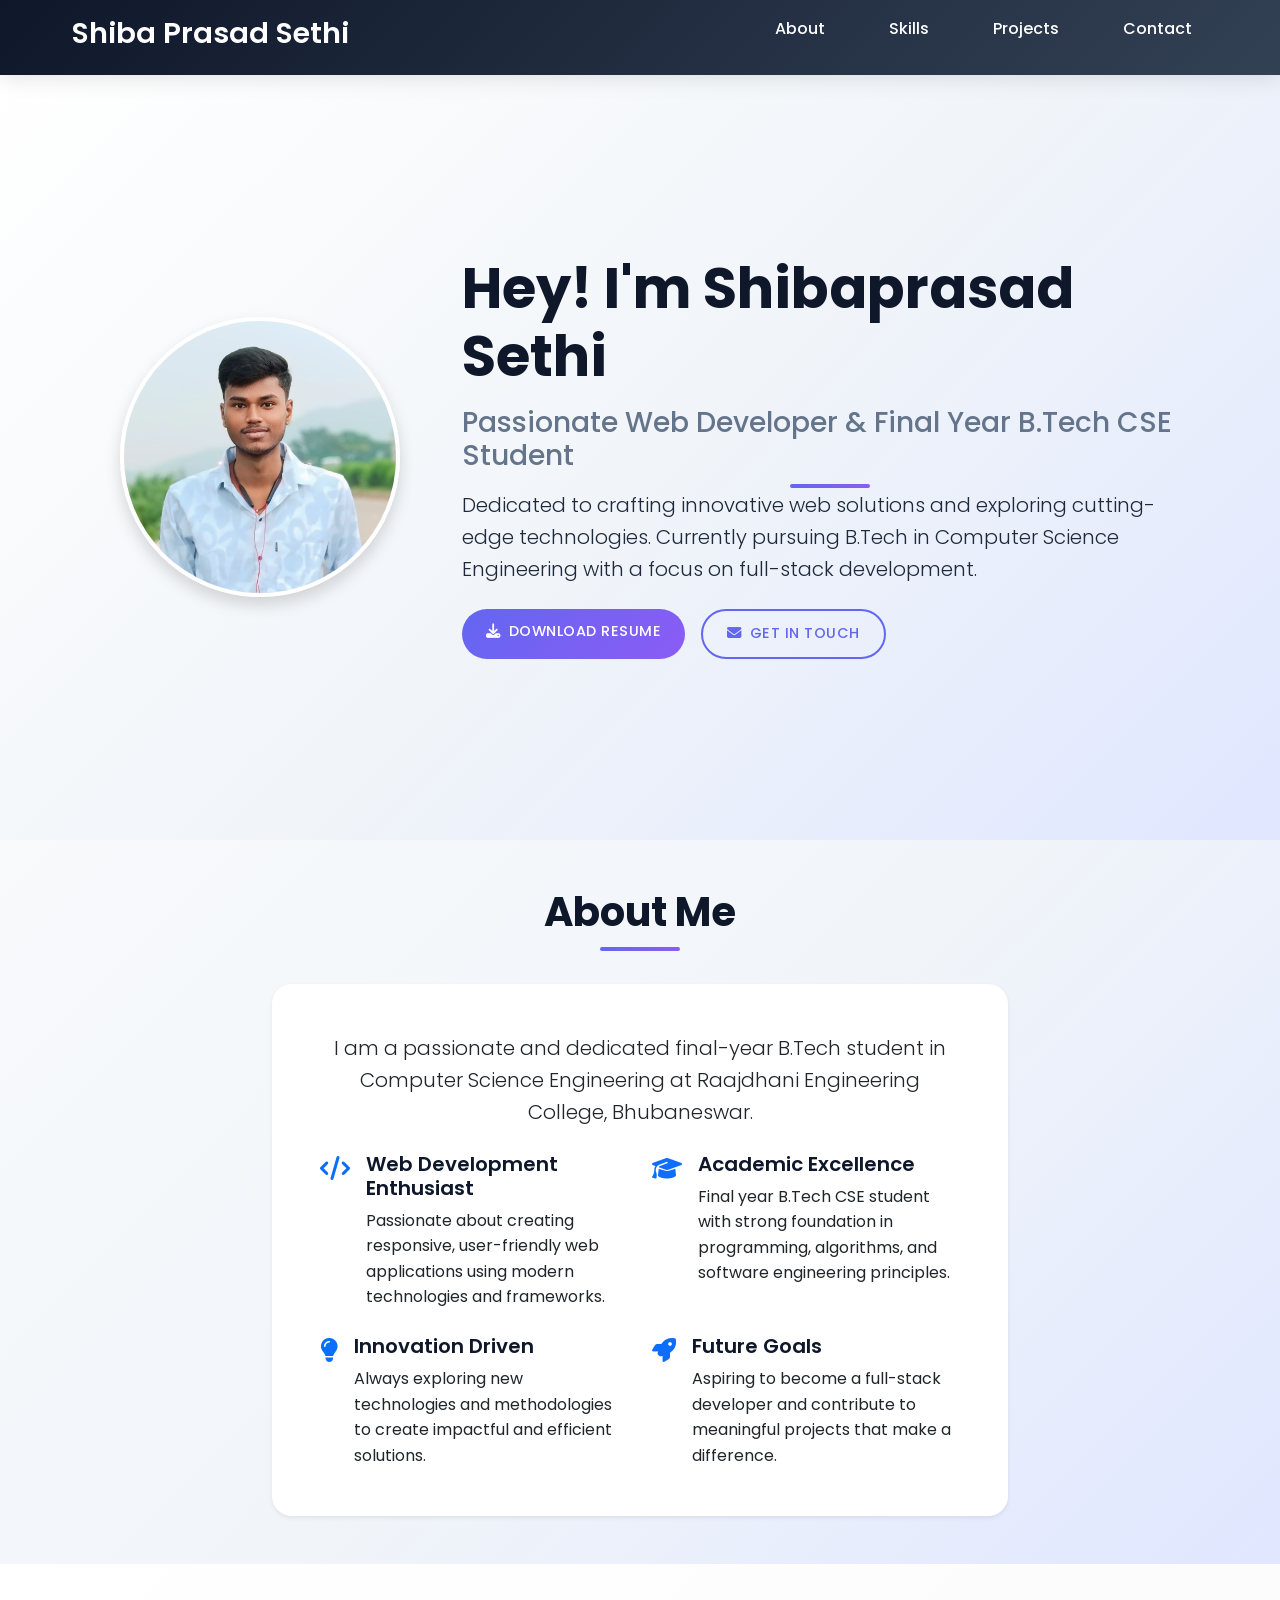
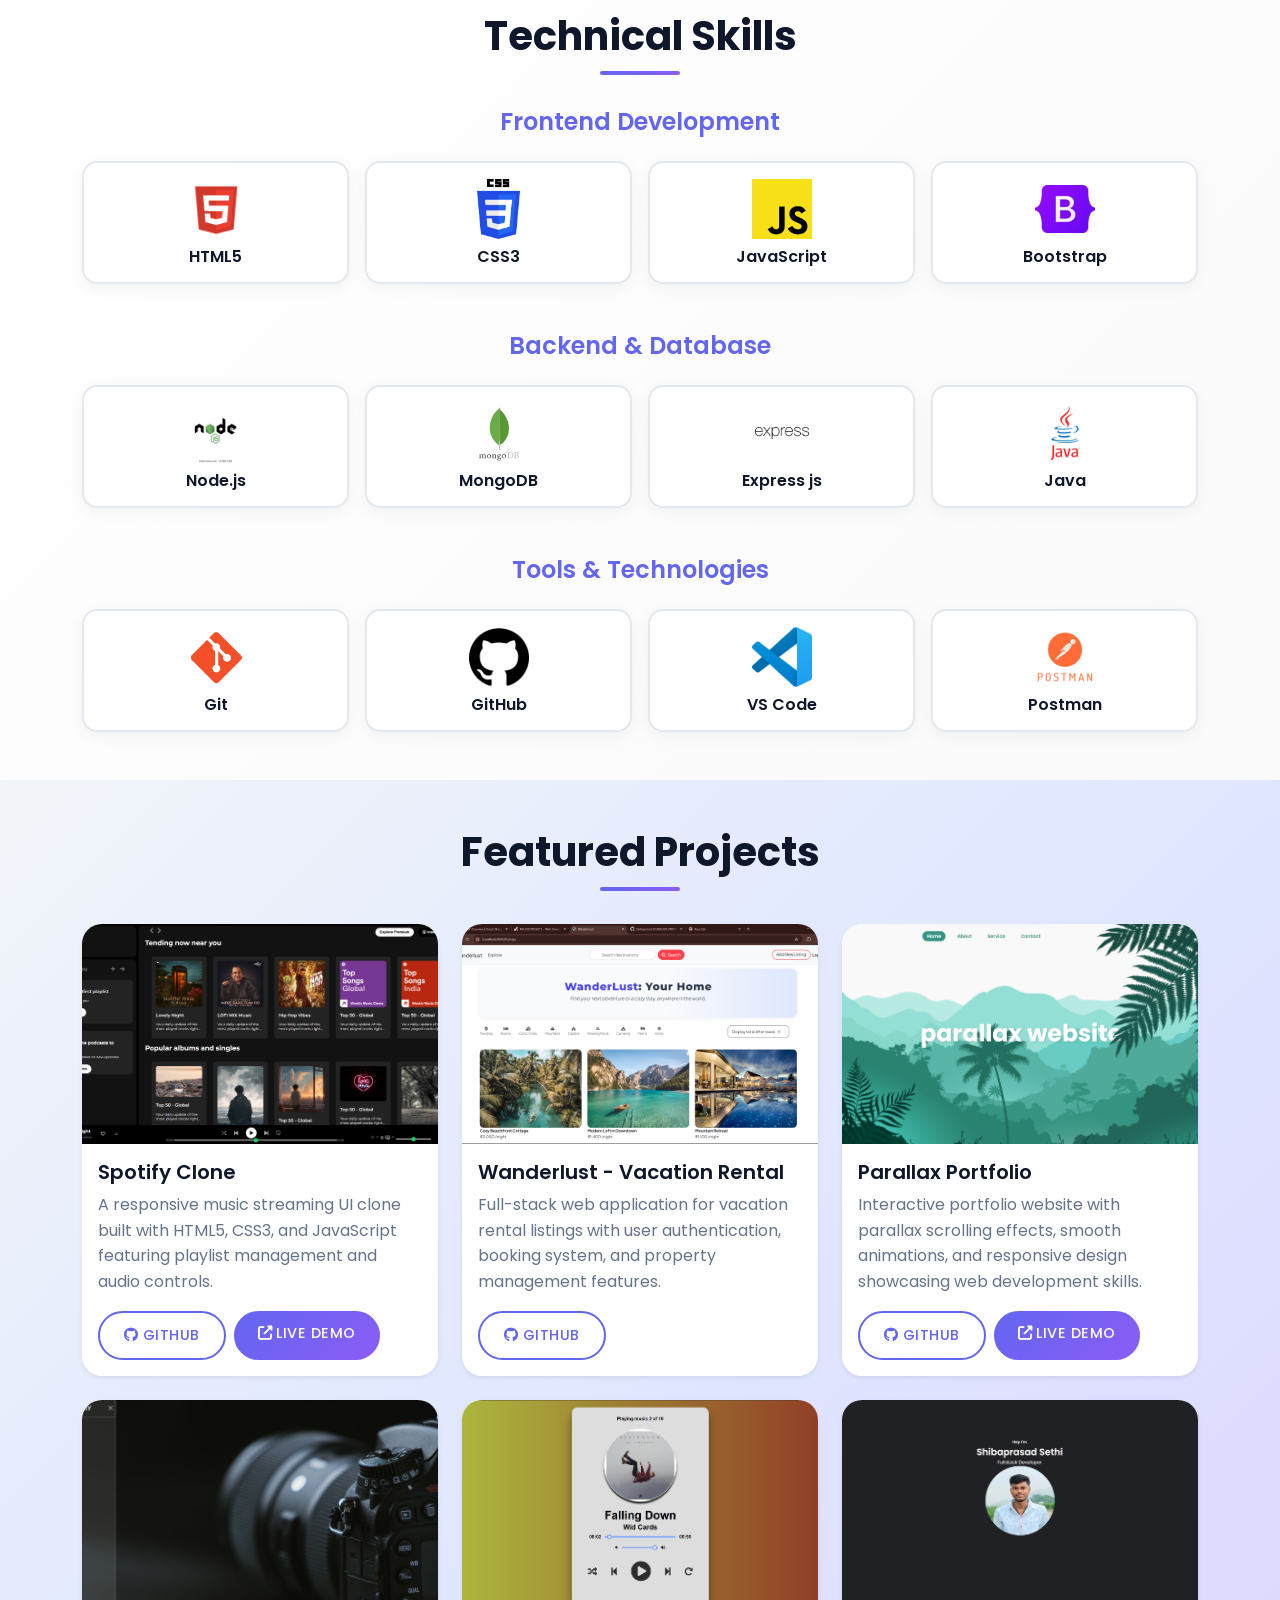
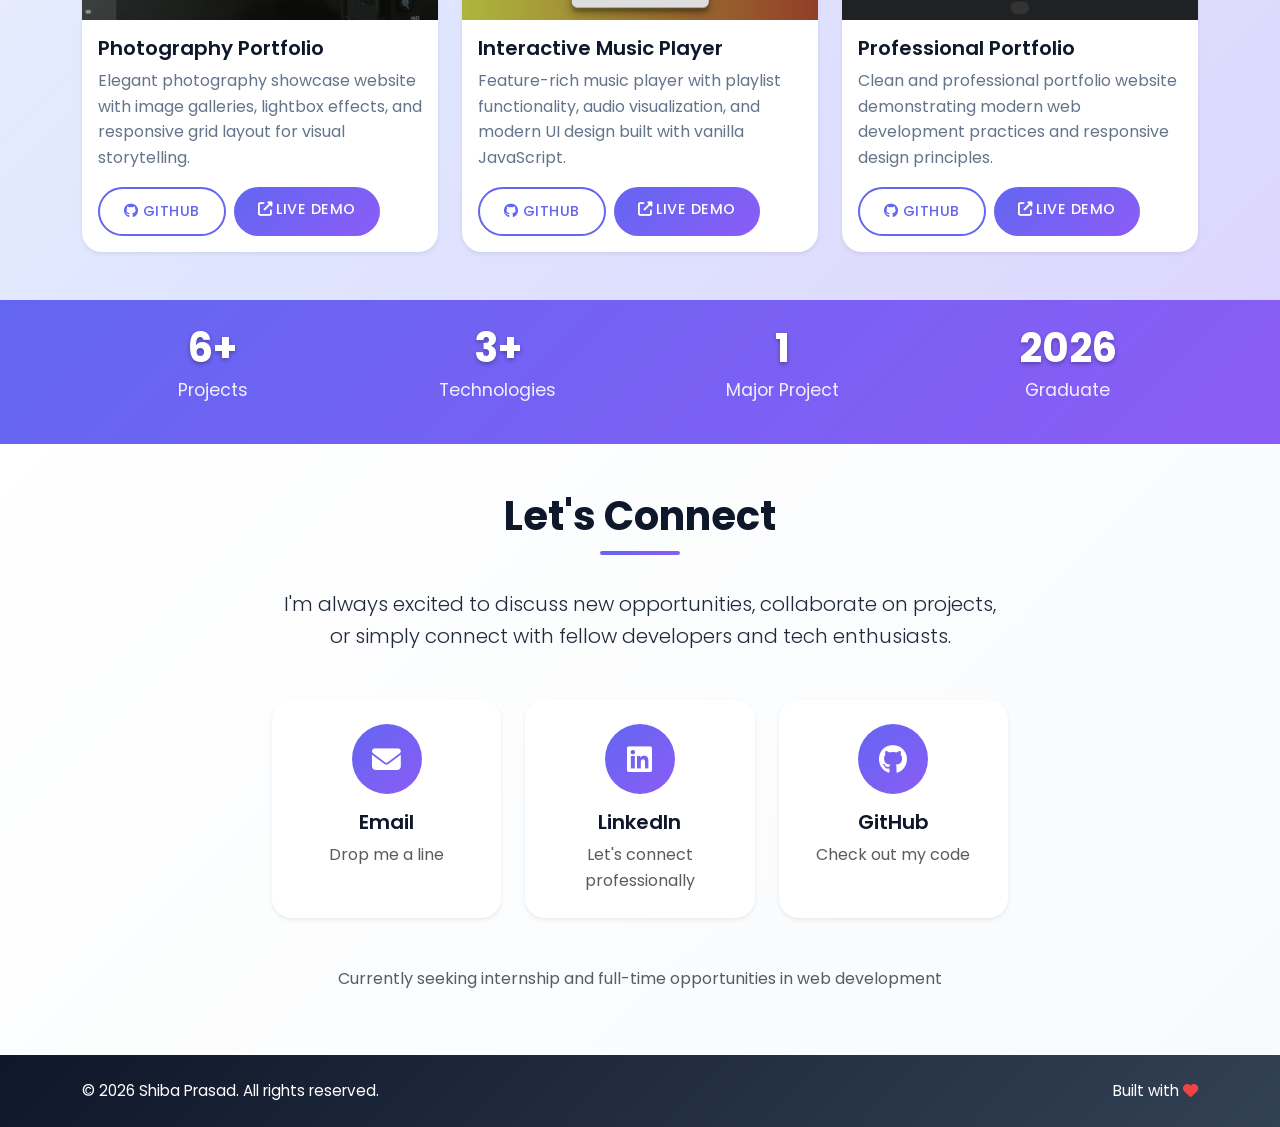
==== commit d31a9a81: "Update footer year and simplify attribution text" ====
--- a/index.html
+++ b/index.html
@@ -409,10 +409,10 @@
     <div class="container">
       <div class="row">
         <div class="col-md-6">
-          <p class="mb-0">© 2025 Shibaprasad Sethi. All rights reserved.</p>
+          <p class="mb-0">© 2026 Shiba Prasad. All rights reserved.</p>
         </div>
         <div class="col-md-6 text-md-end">
-          <p class="mb-0">Built with <i class="fas fa-heart text-danger"></i> using HTML, CSS, JS & Bootstrap</p>
+          <p class="mb-0">Built with <i class="fas fa-heart text-danger"></i></p>
         </div>
       </div>
     </div>
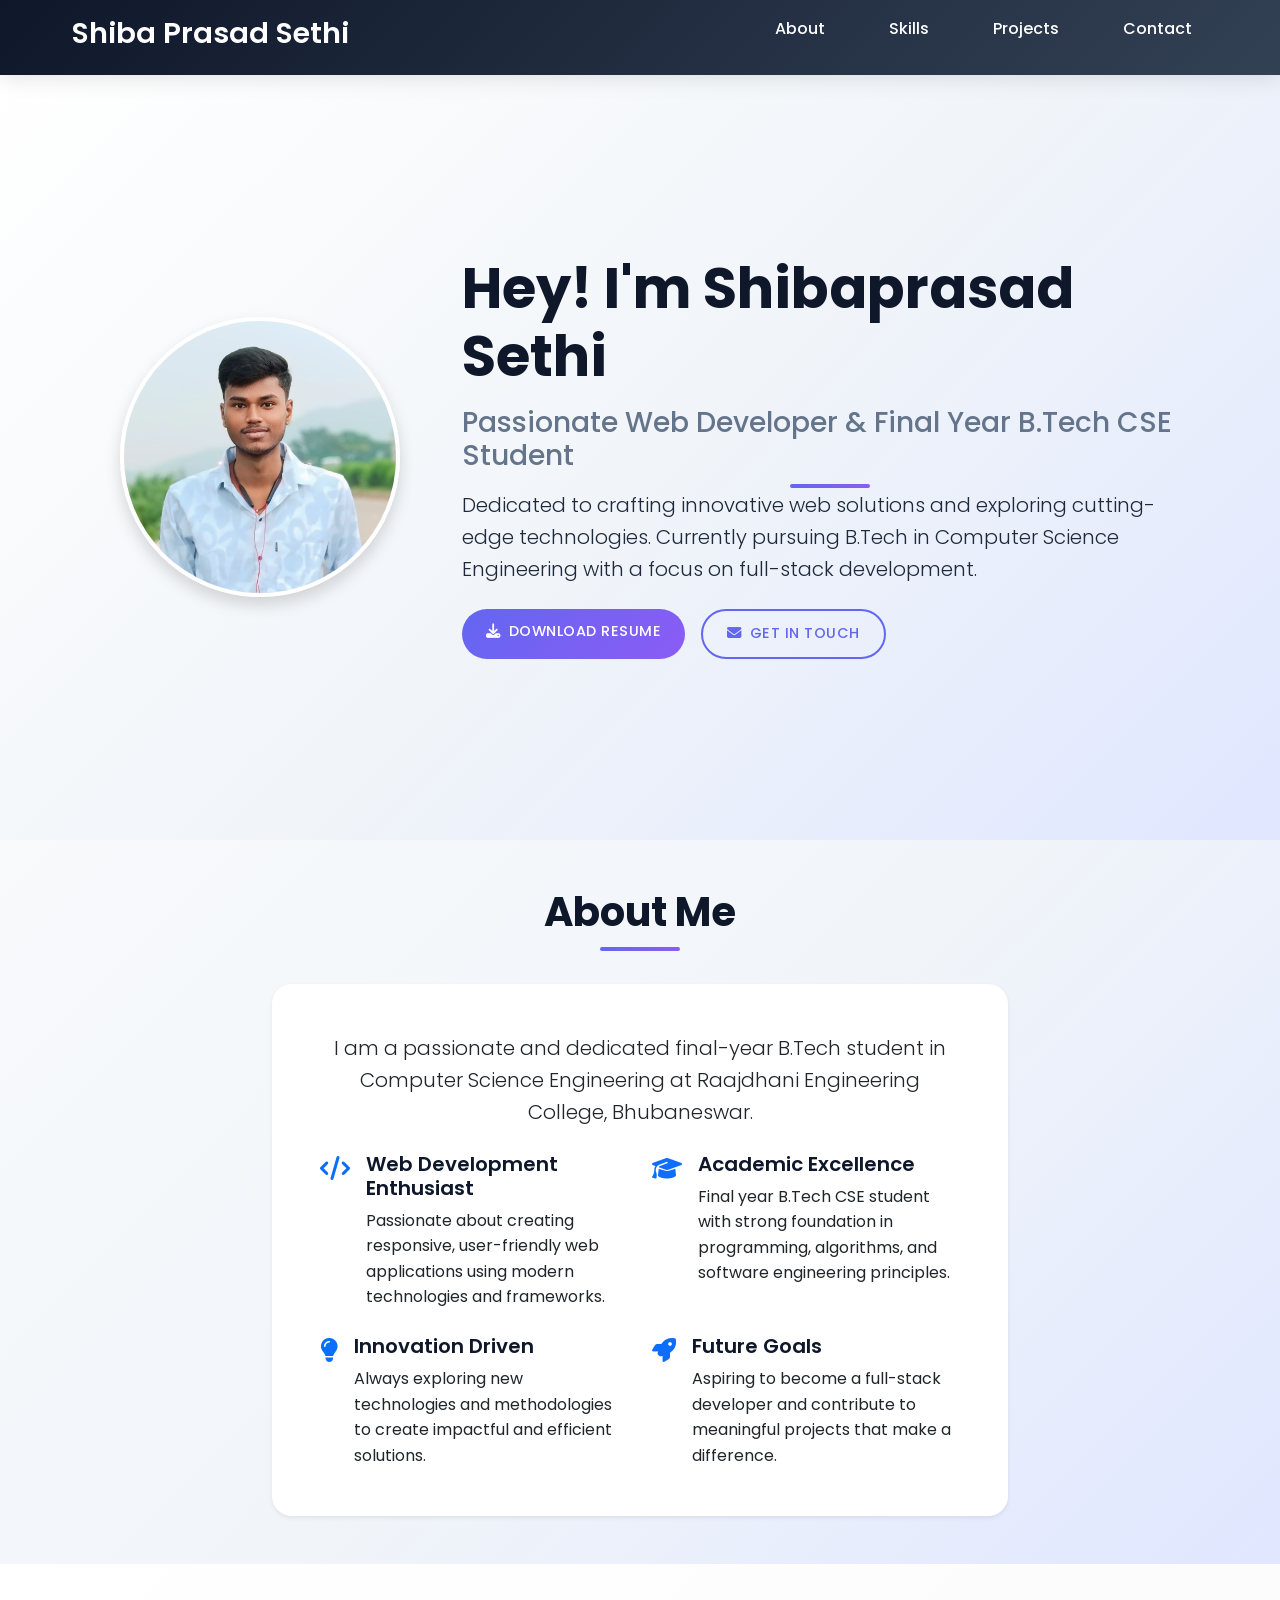
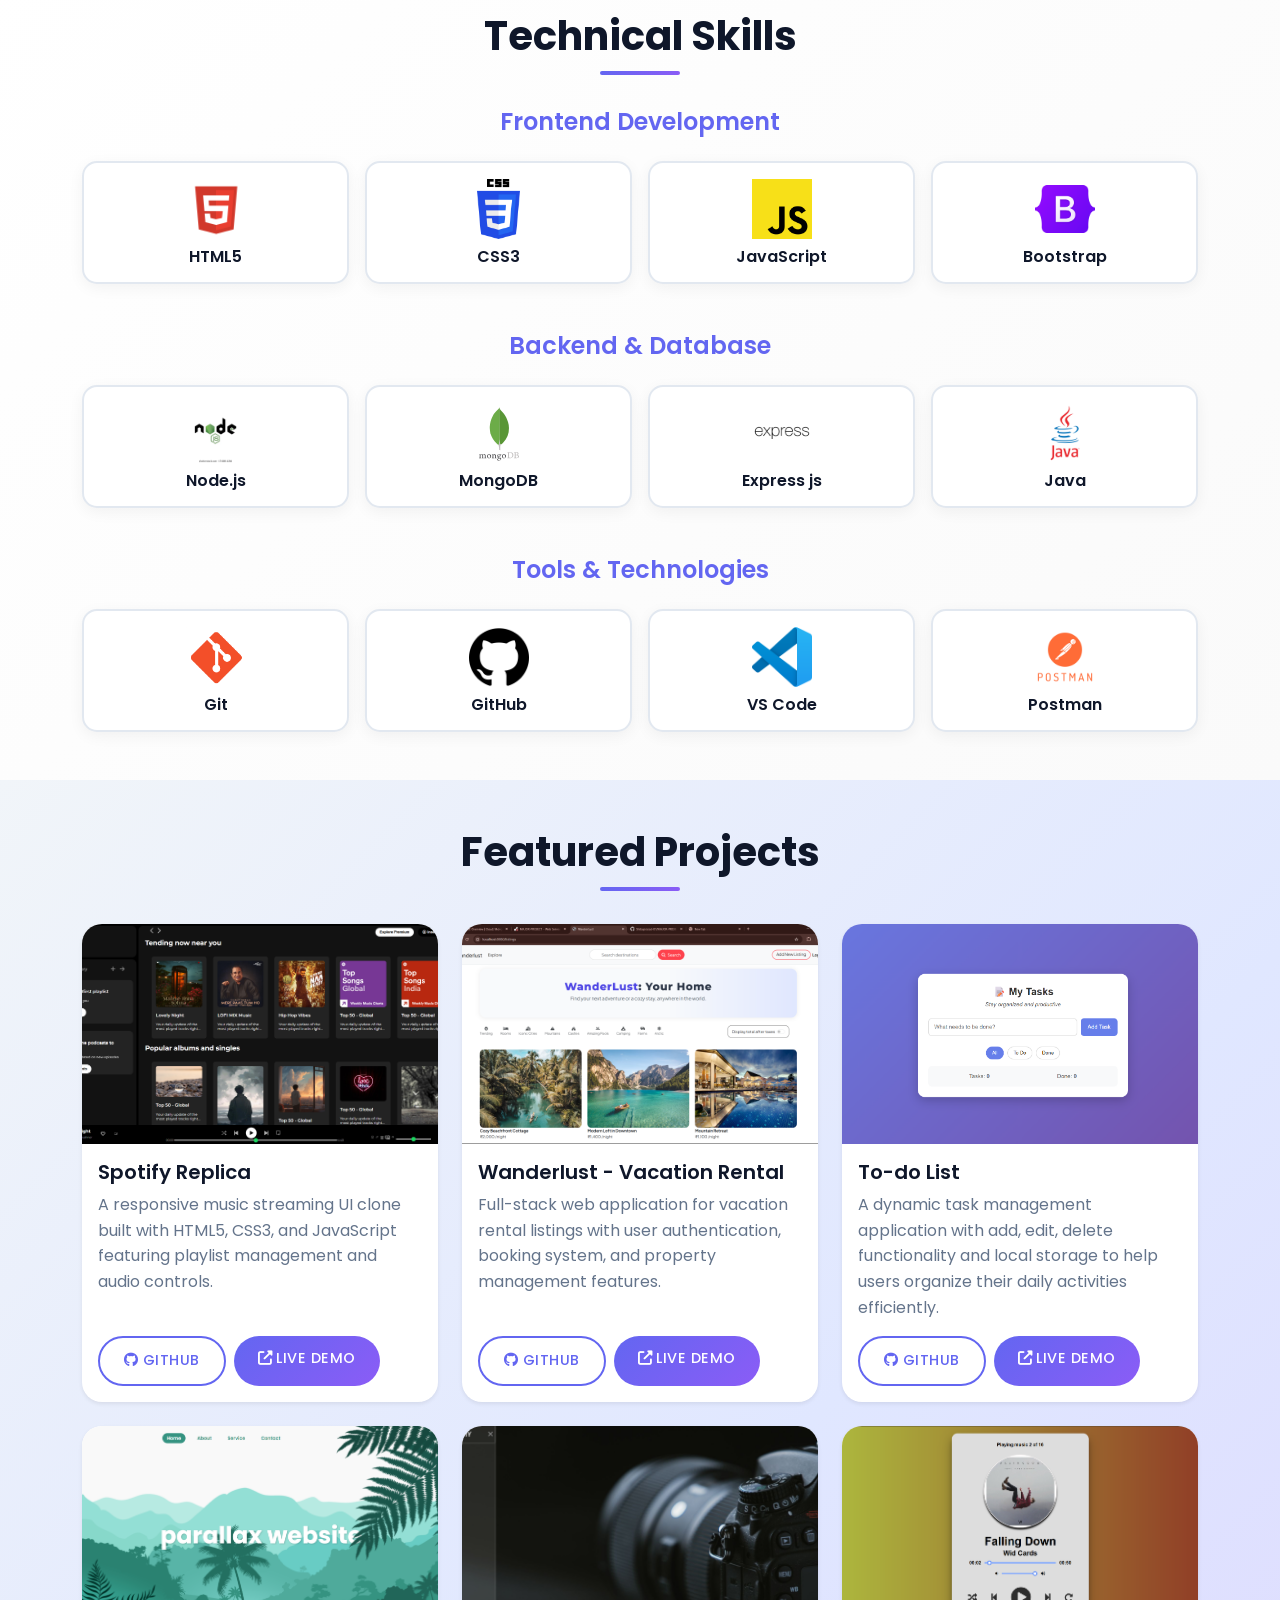
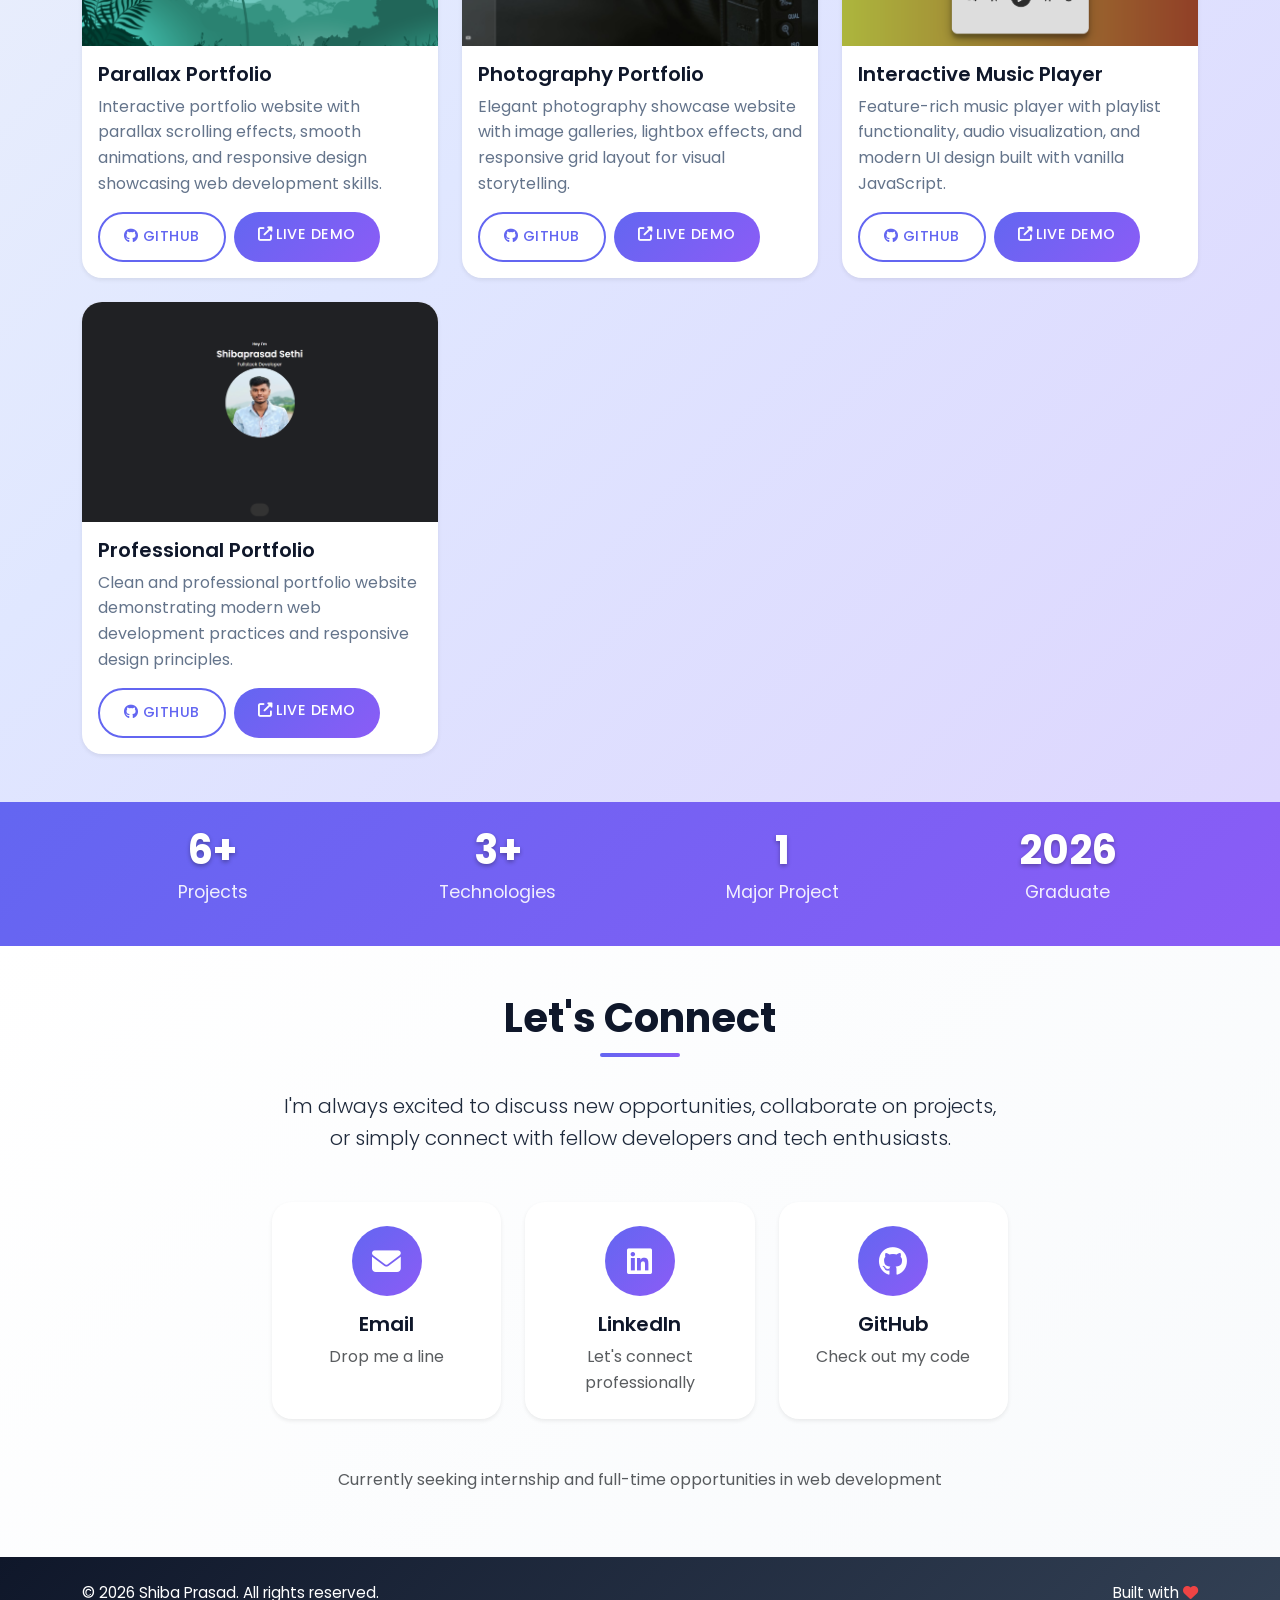
==== commit fb2d0cd3: "Implement code changes to enhance functionality and improve performance" ====
--- a/index.html
+++ b/index.html
@@ -211,7 +211,7 @@
           <div class="card project-card h-100 shadow-sm border-0">
             <img src="spotify.png" alt="Spotify Clone" class="card-img-top" />
             <div class="card-body d-flex flex-column">
-              <h5 class="card-title">Spotify Clone</h5>
+              <h5 class="card-title">Spotify Replica</h5>
               <p class="card-text flex-grow-1">A responsive music streaming UI clone built with HTML5, CSS3, and JavaScript featuring playlist management and audio controls.</p>
               <div class="d-flex gap-2 mt-auto">
                 <a href="https://github.com/Shibaprasad-07/Spotify-clone-mini-proj" target="_blank" class="btn btn-outline-primary btn-sm">
@@ -235,6 +235,27 @@
               <div class="d-flex gap-2 mt-auto">
                 <a href="https://github.com/Shibaprasad-07/MAJOR-PROJECT" target="_blank" class="btn btn-outline-primary btn-sm">
                   <i class="fab fa-github me-1"></i>GitHub
+                </a>
+                <a href="https://major-project-794d.onrender.com" target="_blank" class="btn btn-primary btn-sm">
+                  <i class="fas fa-external-link-alt me-1"></i>Live Demo
+                </a>
+              </div>
+            </div>
+          </div>
+        </div>
+
+         <div class="col-lg-4 col-md-6">
+          <div class="card project-card h-100 shadow-sm border-0">
+            <img src="to do.png" alt="Portfolio Website" class="card-img-top" />
+            <div class="card-body d-flex flex-column">
+              <h5 class="card-title">To-do List</h5>
+              <p class="card-text flex-grow-1">A dynamic task management application with add, edit, delete functionality and local storage to help users organize their daily activities efficiently.</p>
+              <div class="d-flex gap-2 mt-auto">
+                <a href="https://github.com/Shibaprasad-07/TO-DO-App" target="_blank" class="btn btn-outline-primary btn-sm">
+                  <i class="fab fa-github me-1"></i>GitHub
+                </a>
+                <a href="https://genuine-bombolone-0d178d.netlify.app/" target="_blank" class="btn btn-primary btn-sm">
+                  <i class="fas fa-external-link-alt me-1"></i>Live Demo
                 </a>
               </div>
             </div>
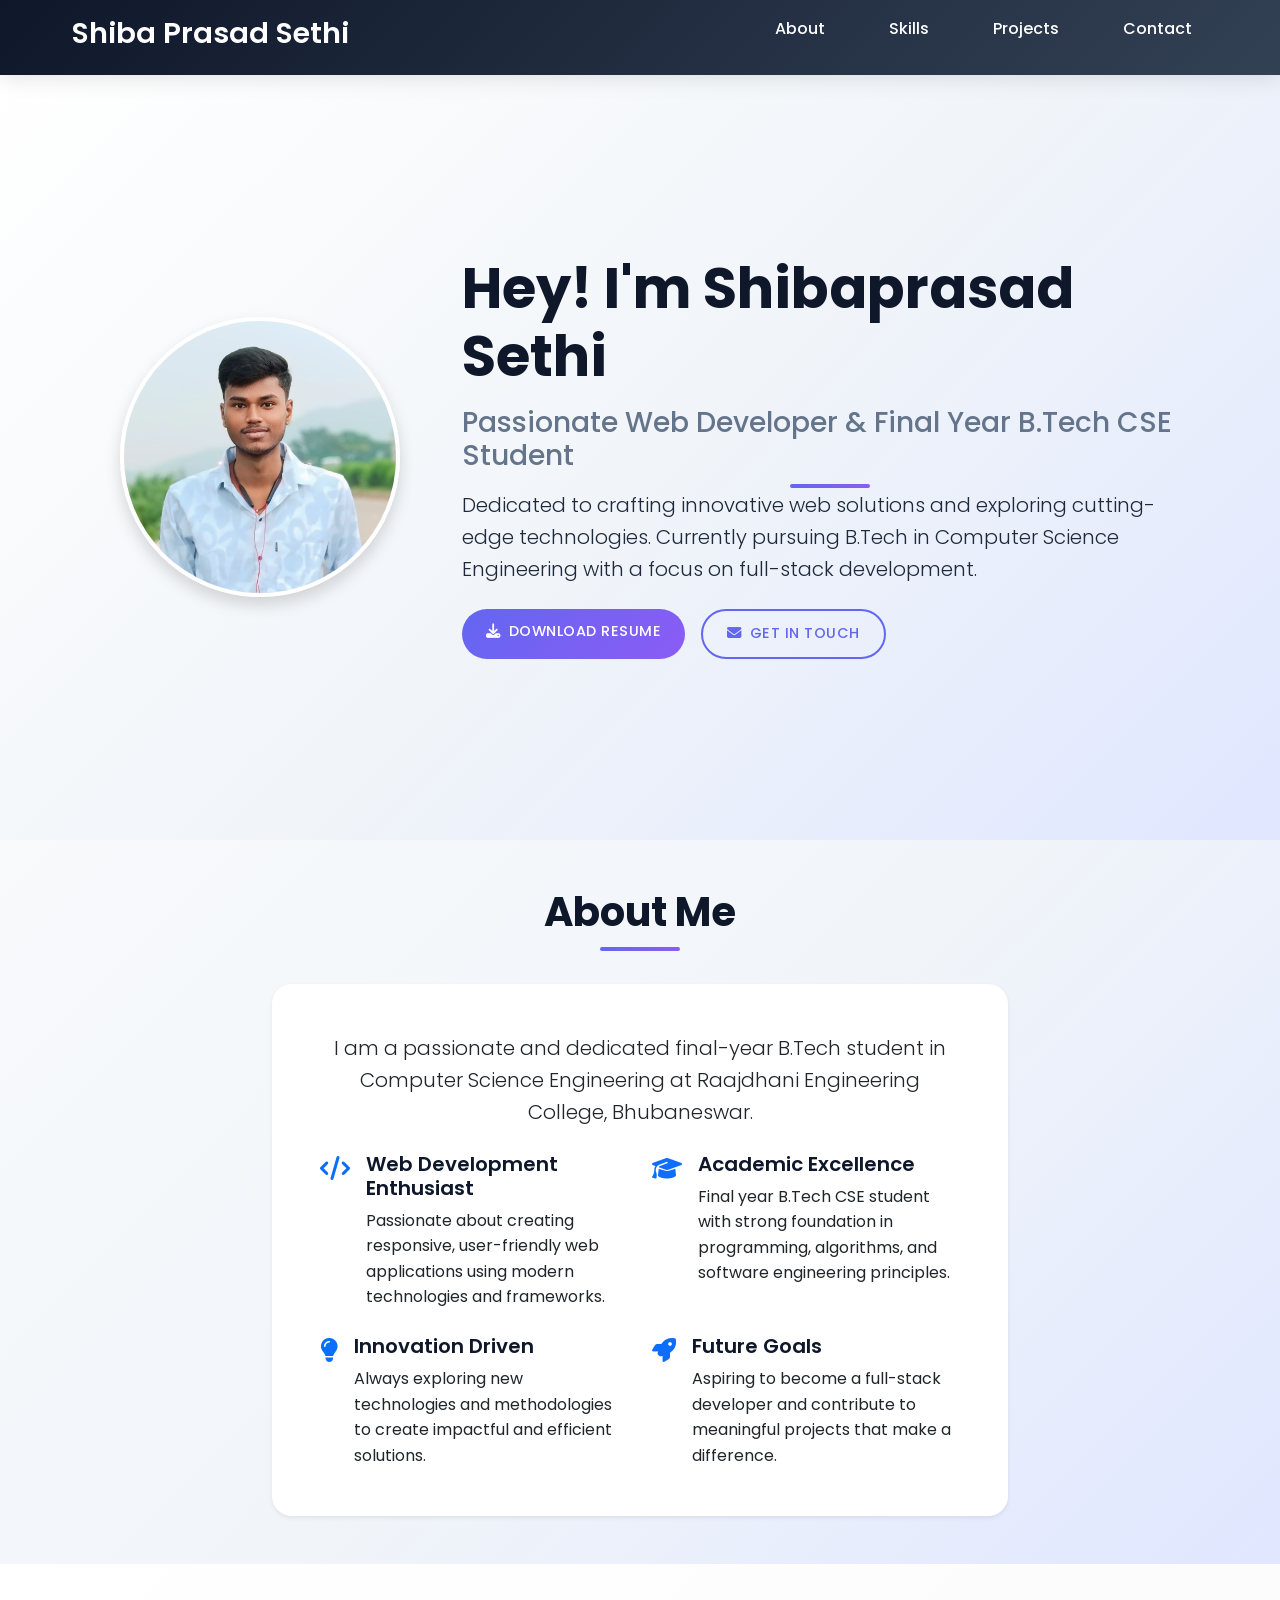
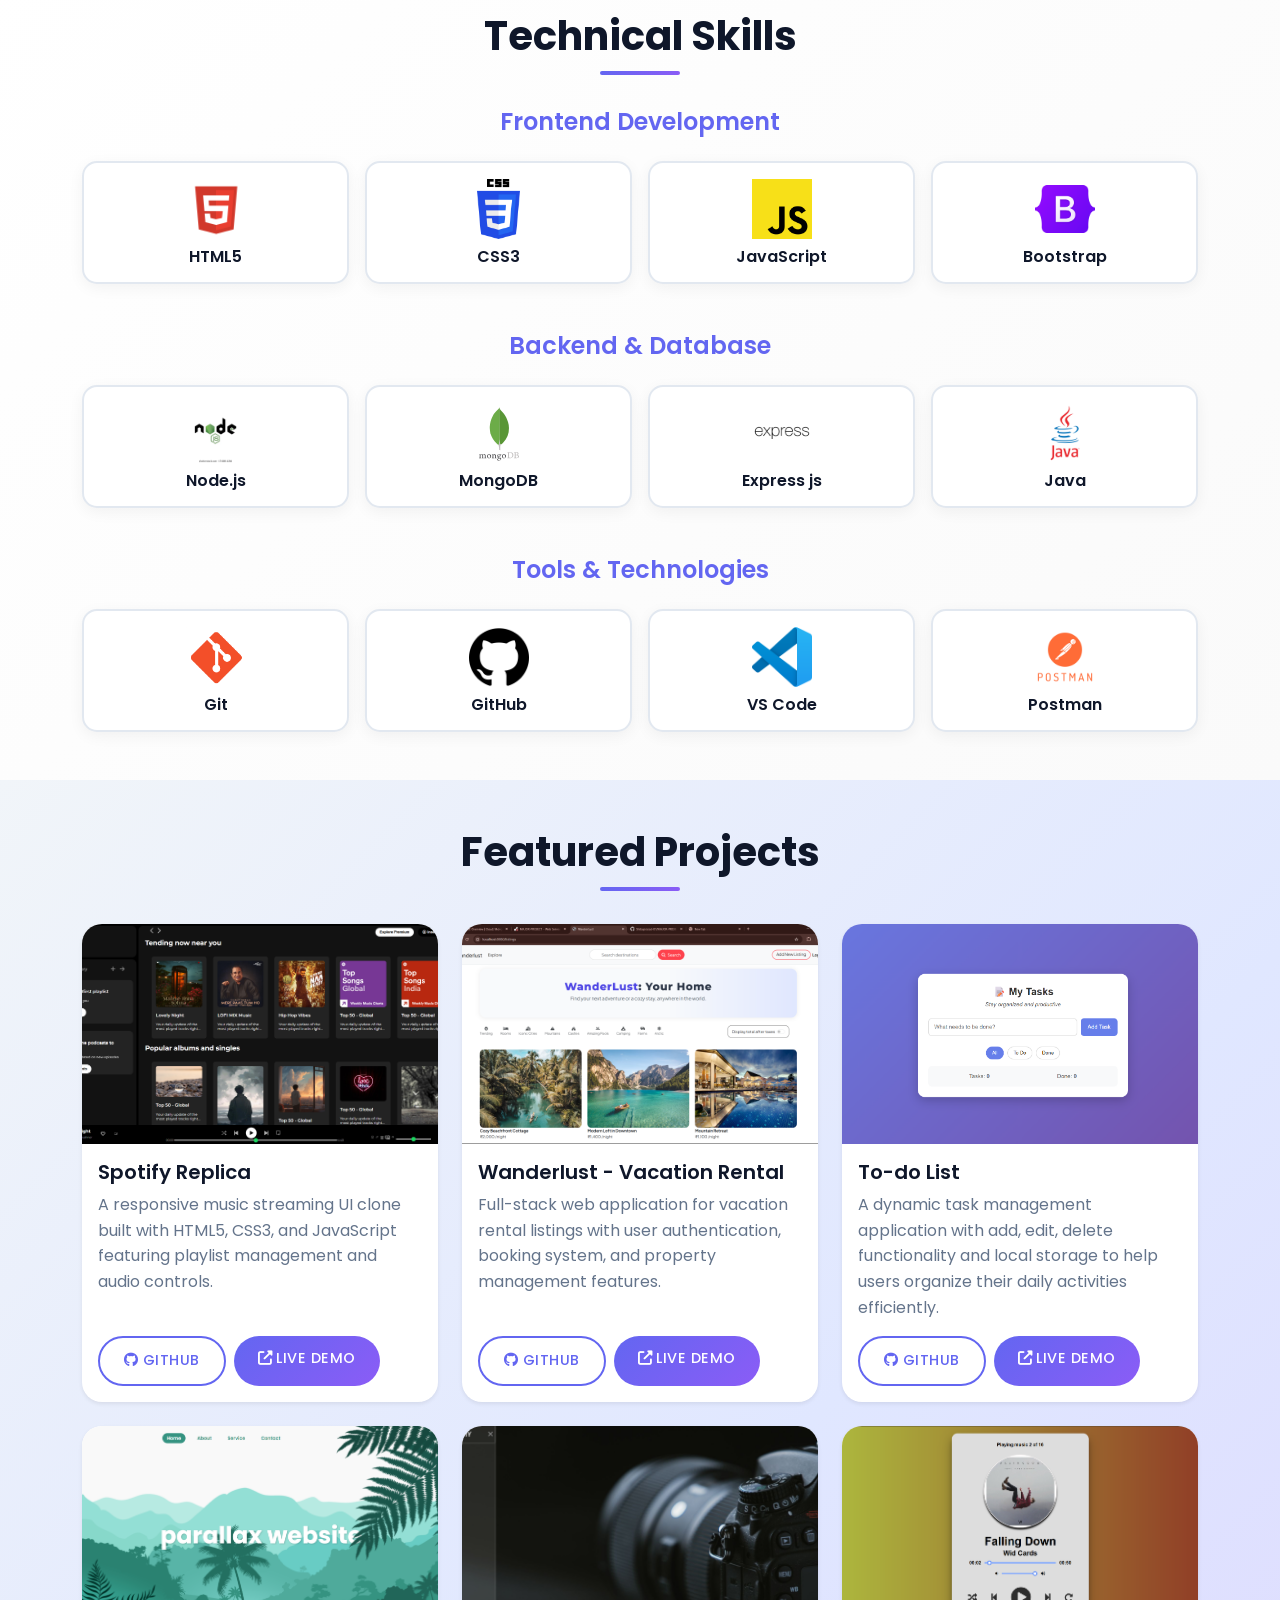
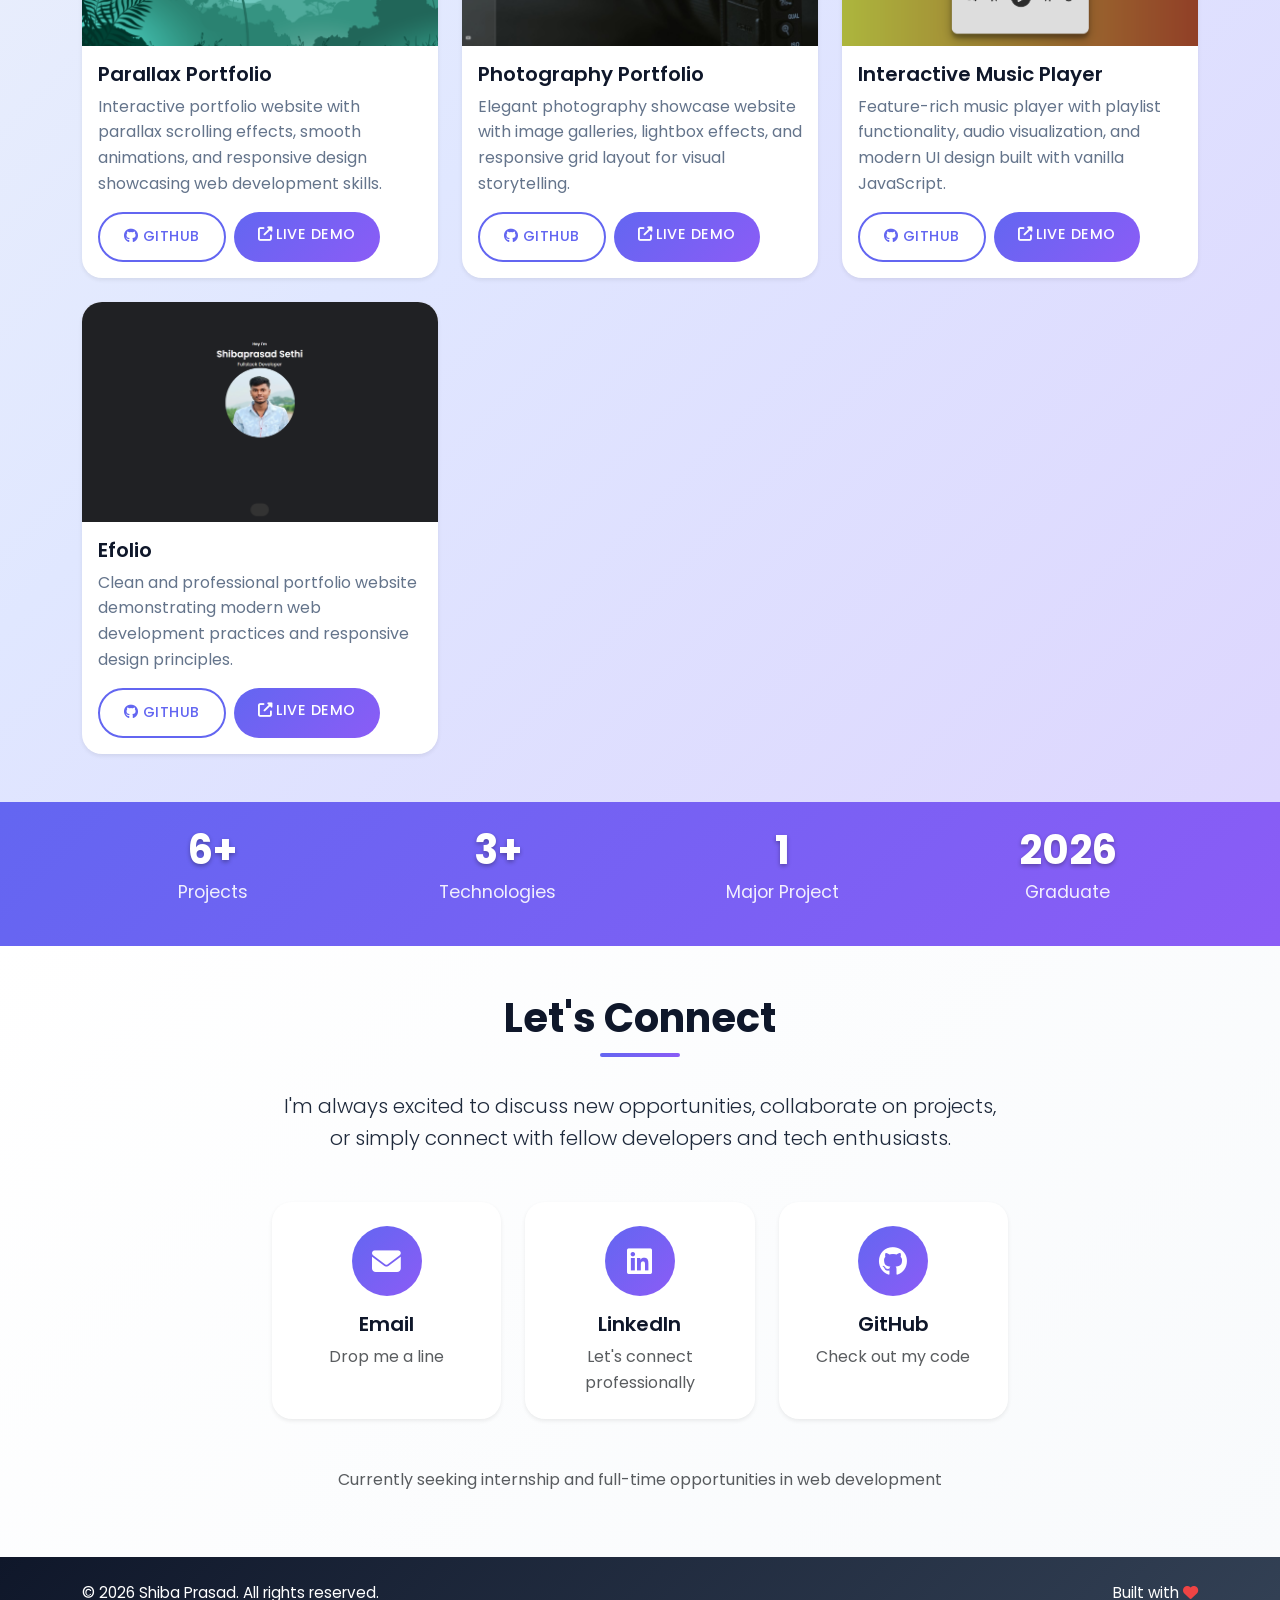
==== commit 5d97582f: "Update project card title from "Professional Portfolio" to "Efolio"" ====
--- a/index.html
+++ b/index.html
@@ -324,7 +324,7 @@
           <div class="card project-card h-100 shadow-sm border-0">
             <img src="efolio.png" alt="Demo Portfolio" class="card-img-top" />
             <div class="card-body d-flex flex-column">
-              <h5 class="card-title">Professional Portfolio</h5>
+              <h5 class="card-title">Efolio</h5>
               <p class="card-text flex-grow-1">Clean and professional portfolio website demonstrating modern web development practices and responsive design principles.</p>
               <div class="d-flex gap-2 mt-auto">
                 <a href="https://github.com/Shibaprasad-07/Demo-Portfolio" target="_blank" class="btn btn-outline-primary btn-sm">
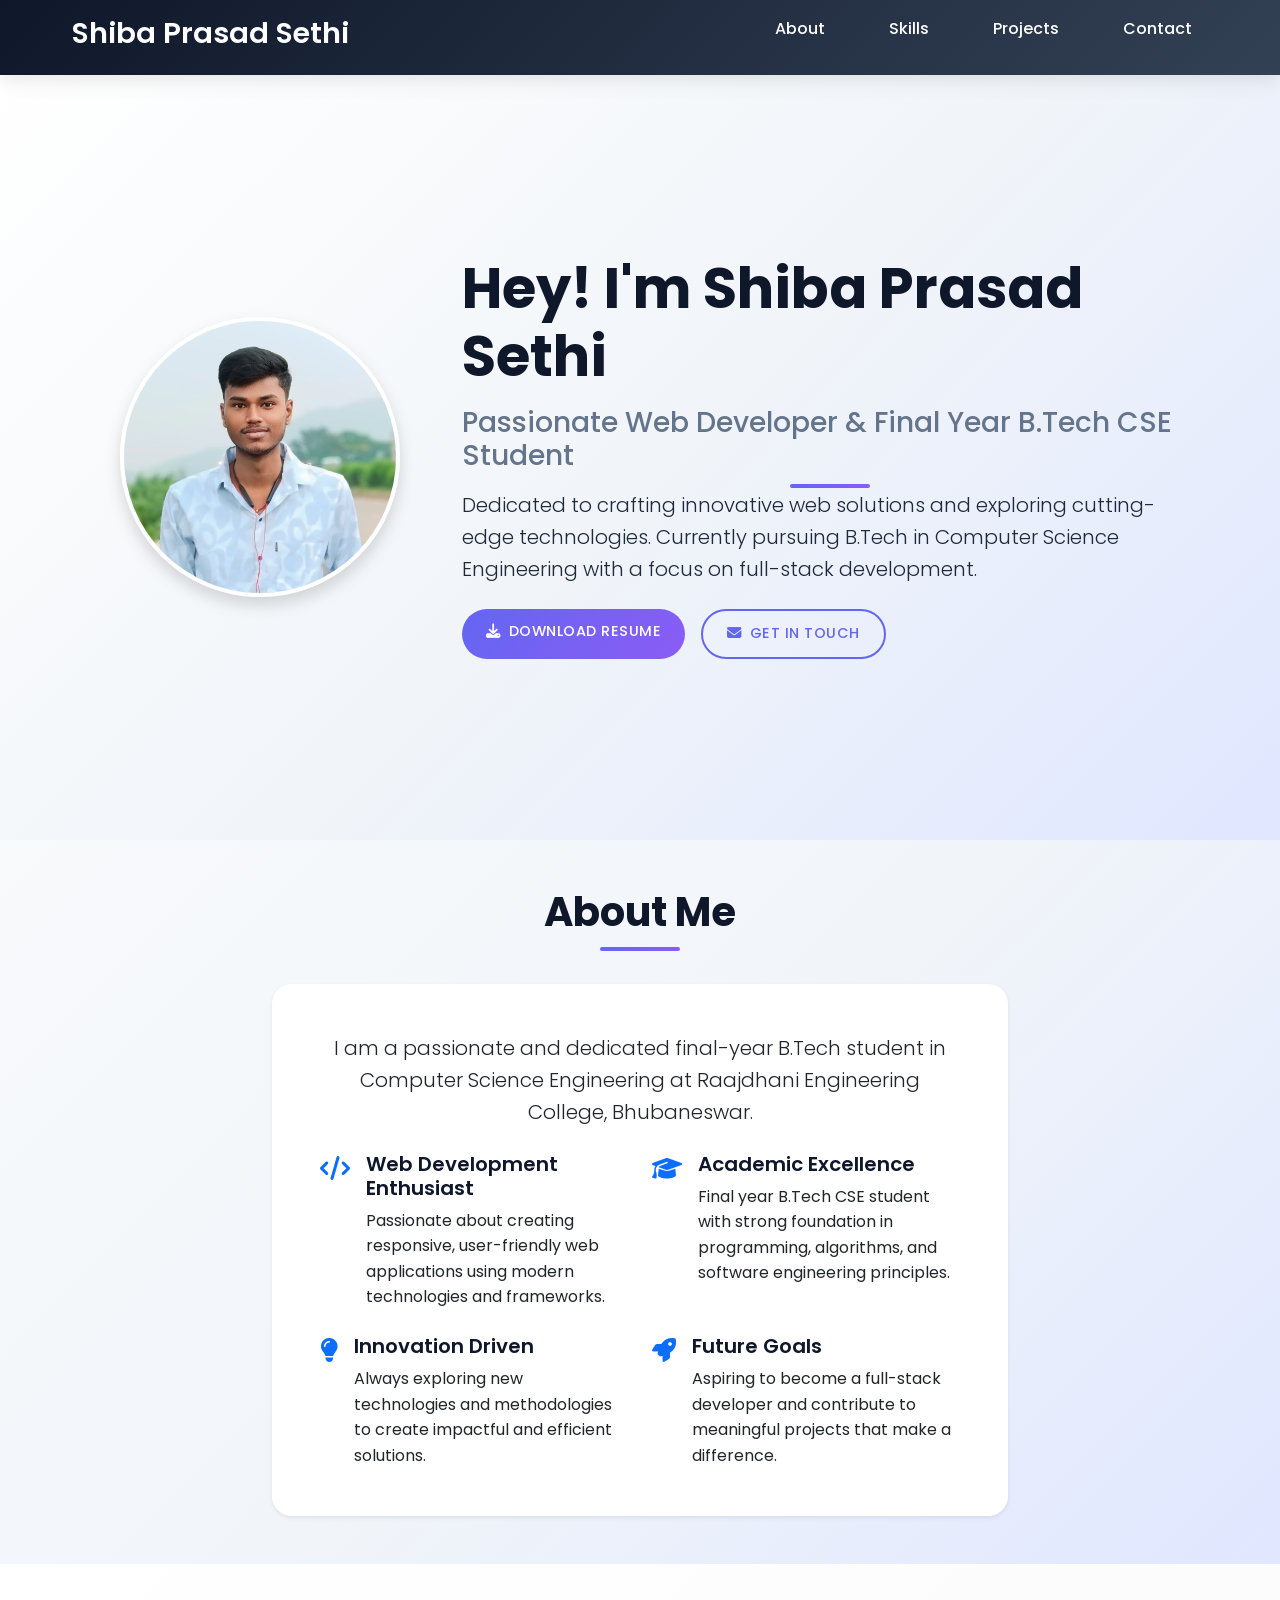
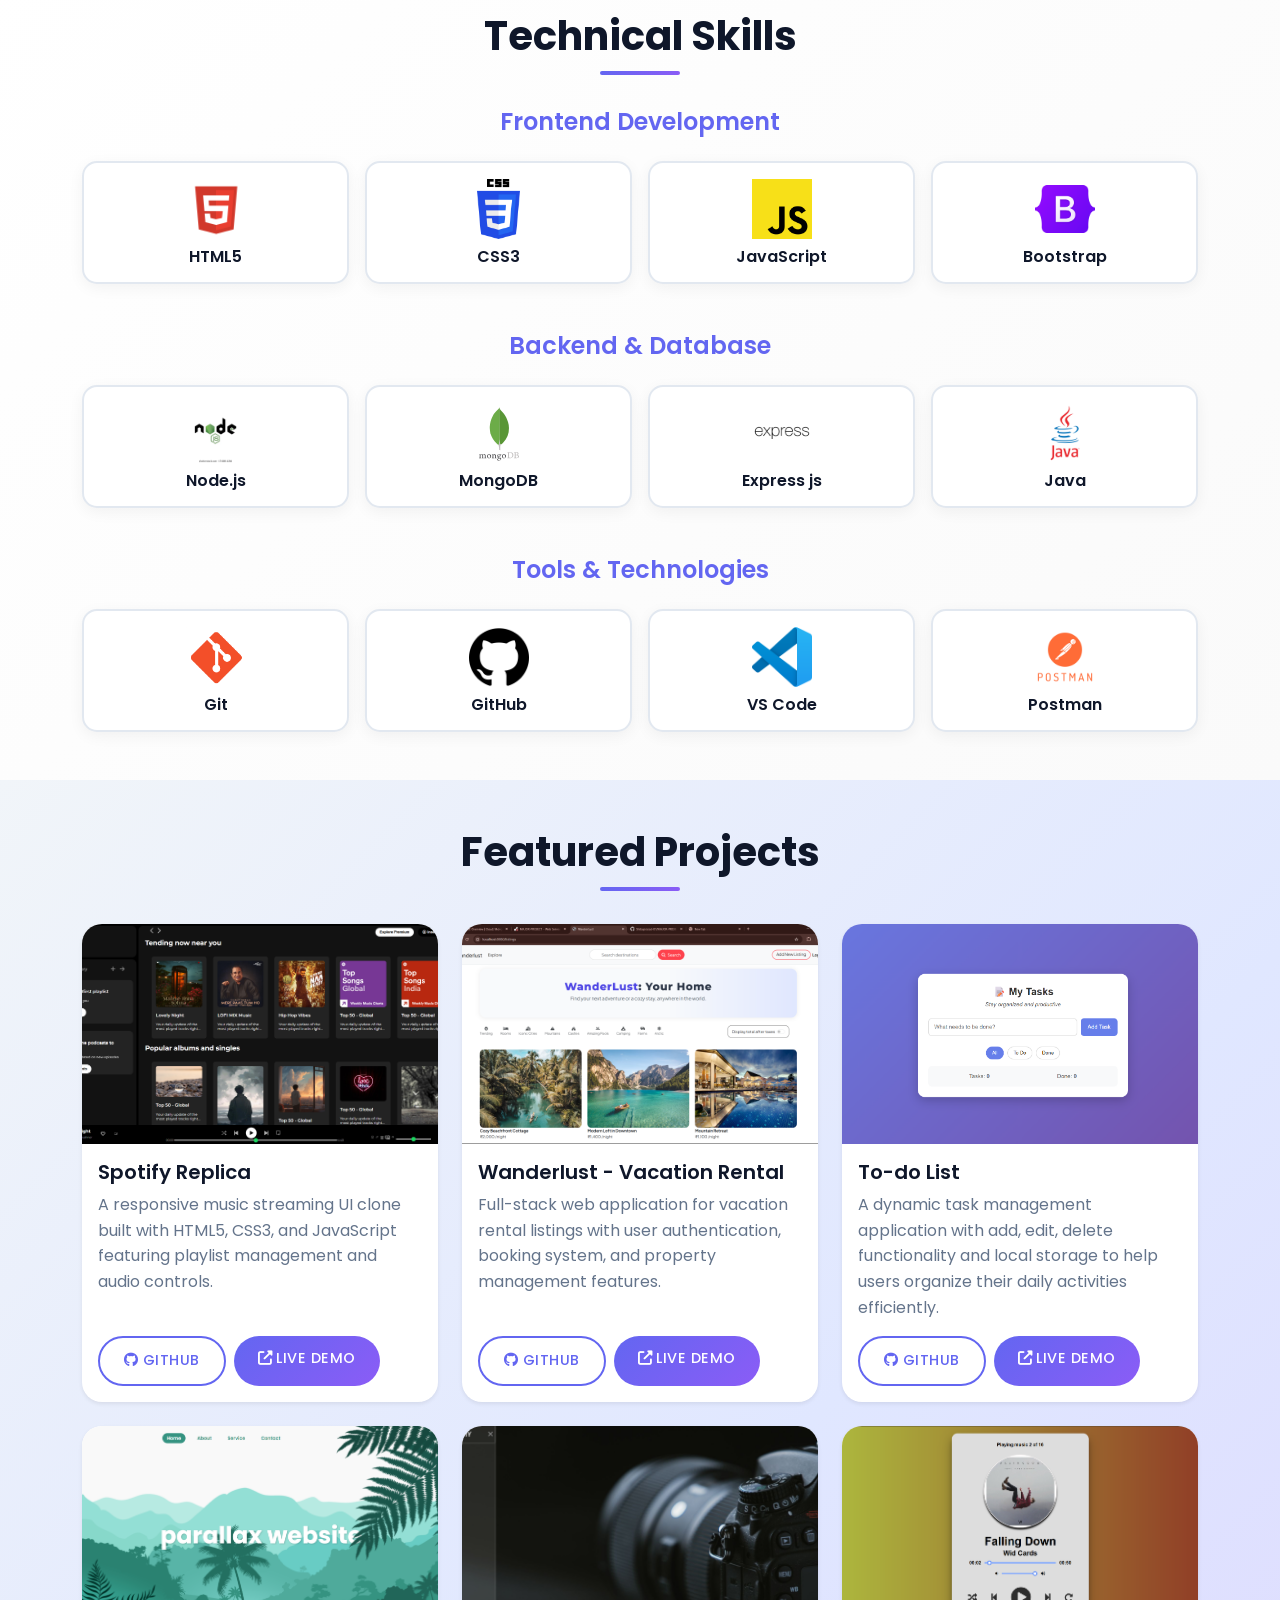
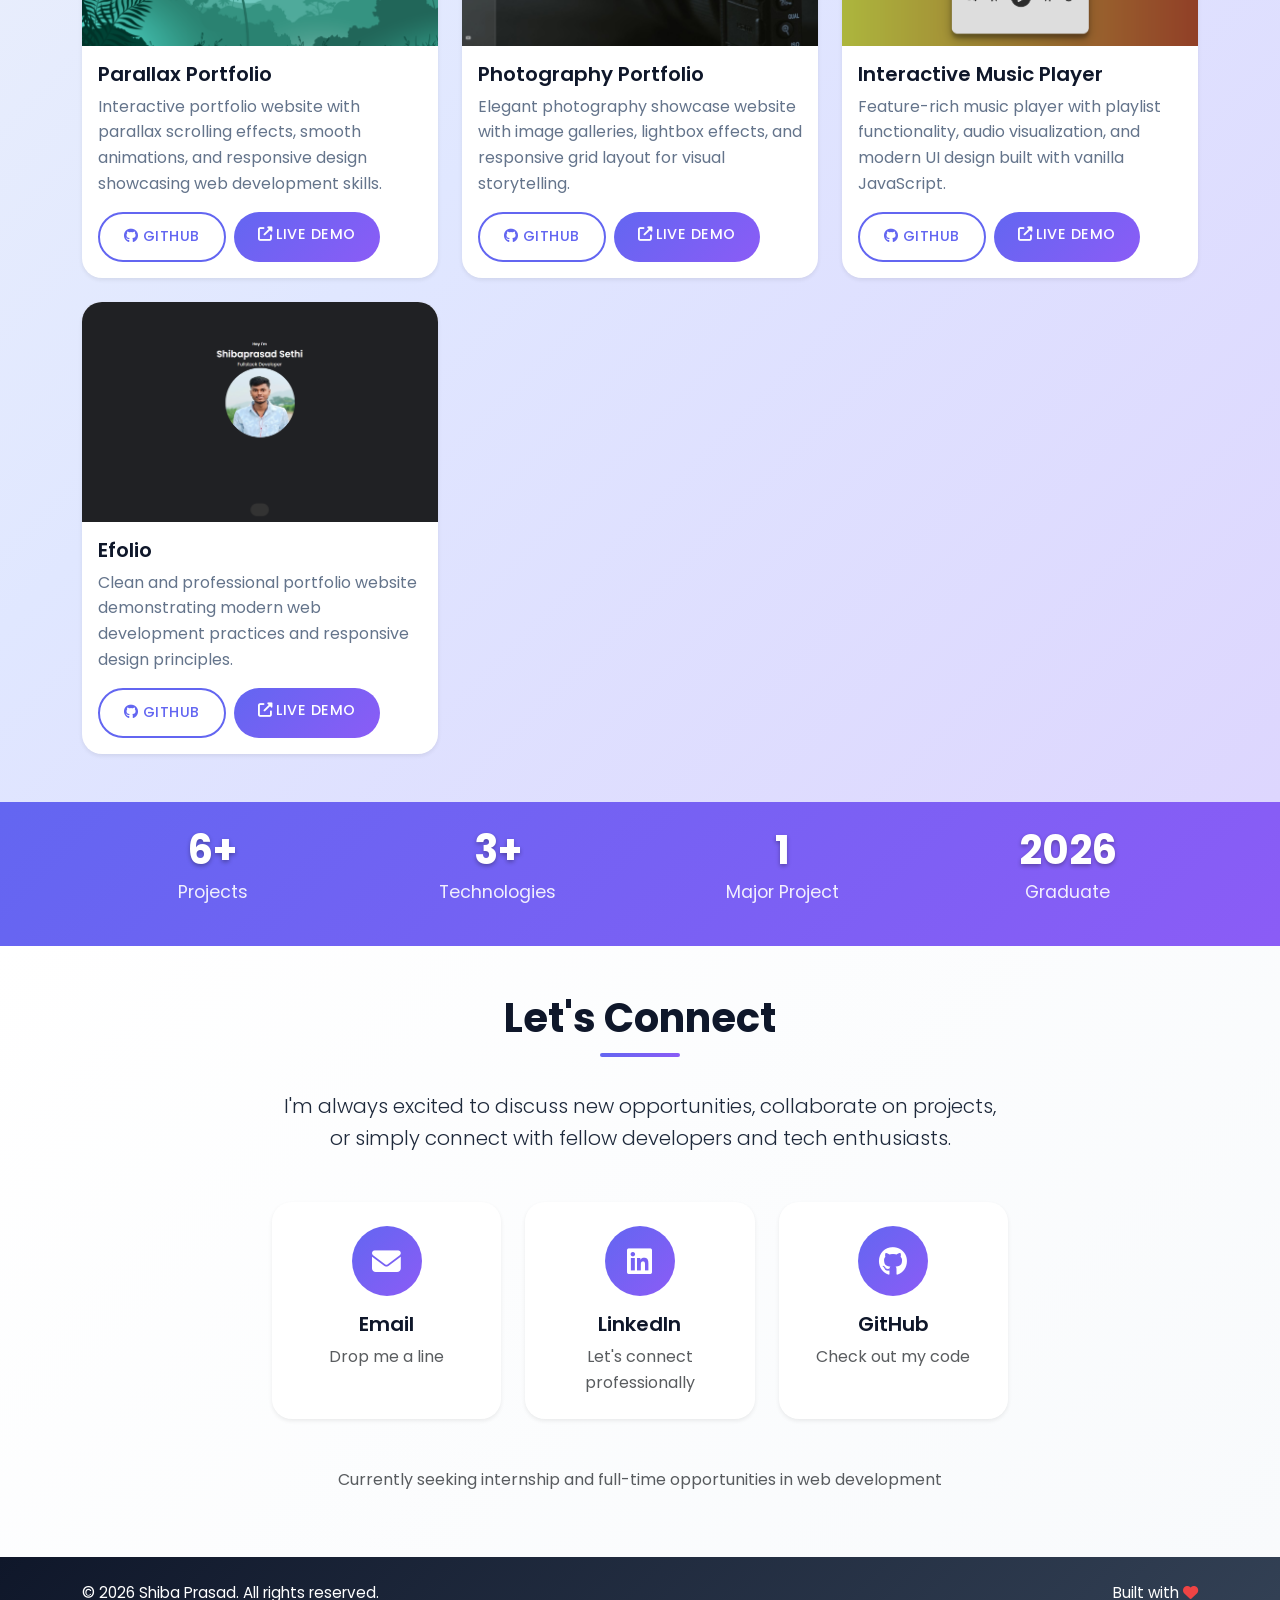
==== commit a75d852e: "Correct spelling of name in hero section header" ====
--- a/index.html
+++ b/index.html
@@ -32,7 +32,7 @@
           <img src="image 1.jpg" alt="Shibaprasad Sethi" class="profile-pic img-fluid rounded-circle shadow" />
         </div>
         <div class="col-lg-8">
-          <h1 class="display-4 fw-bold mb-3">Hey! I'm Shibaprasad Sethi</span></h1>
+          <h1 class="display-4 fw-bold mb-3">Hey! I'm Shiba Prasad Sethi</span></h1>
           <h2 class="h3 text-muted mb-3">Passionate Web Developer & Final Year B.Tech CSE Student</h2>
           <p class="lead mb-4">Dedicated to crafting innovative web solutions and exploring cutting-edge technologies. Currently pursuing B.Tech in Computer Science Engineering with a focus on full-stack development.</p>
           <div class="d-flex flex-wrap gap-3">
